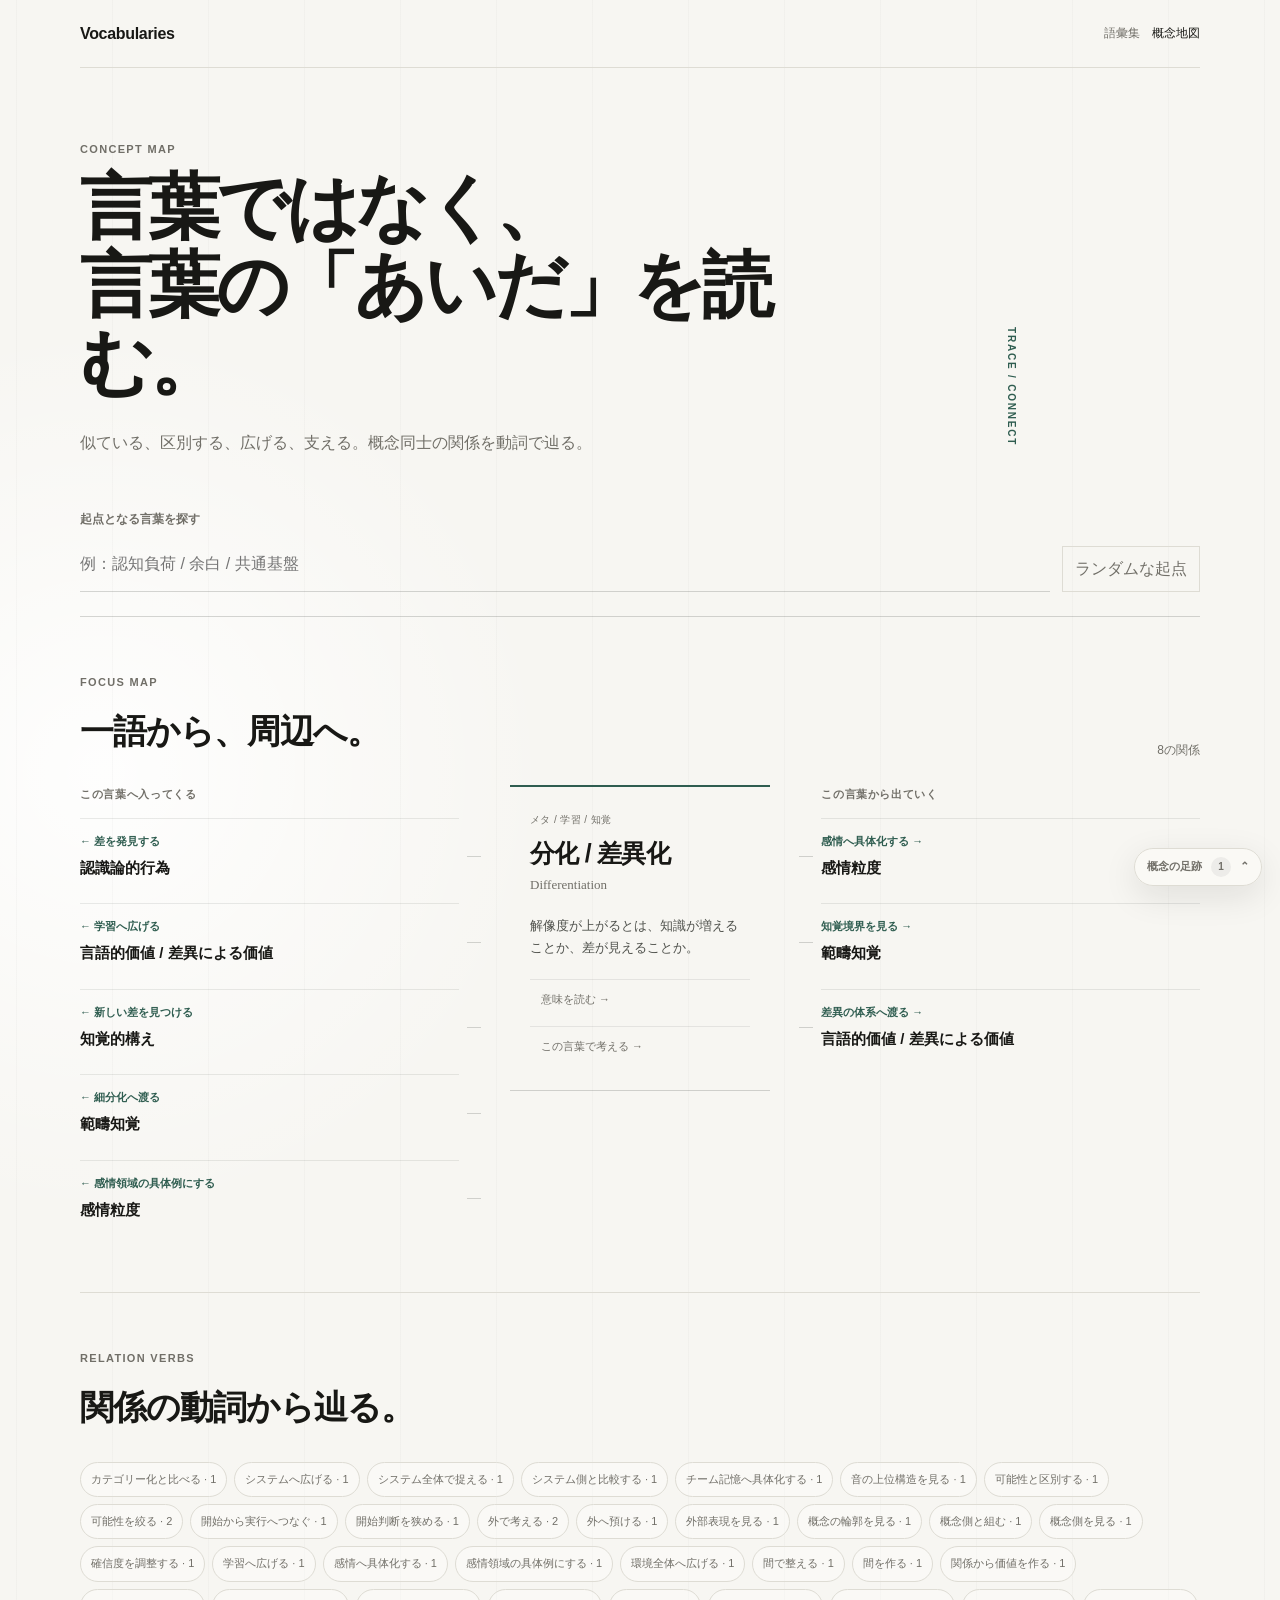
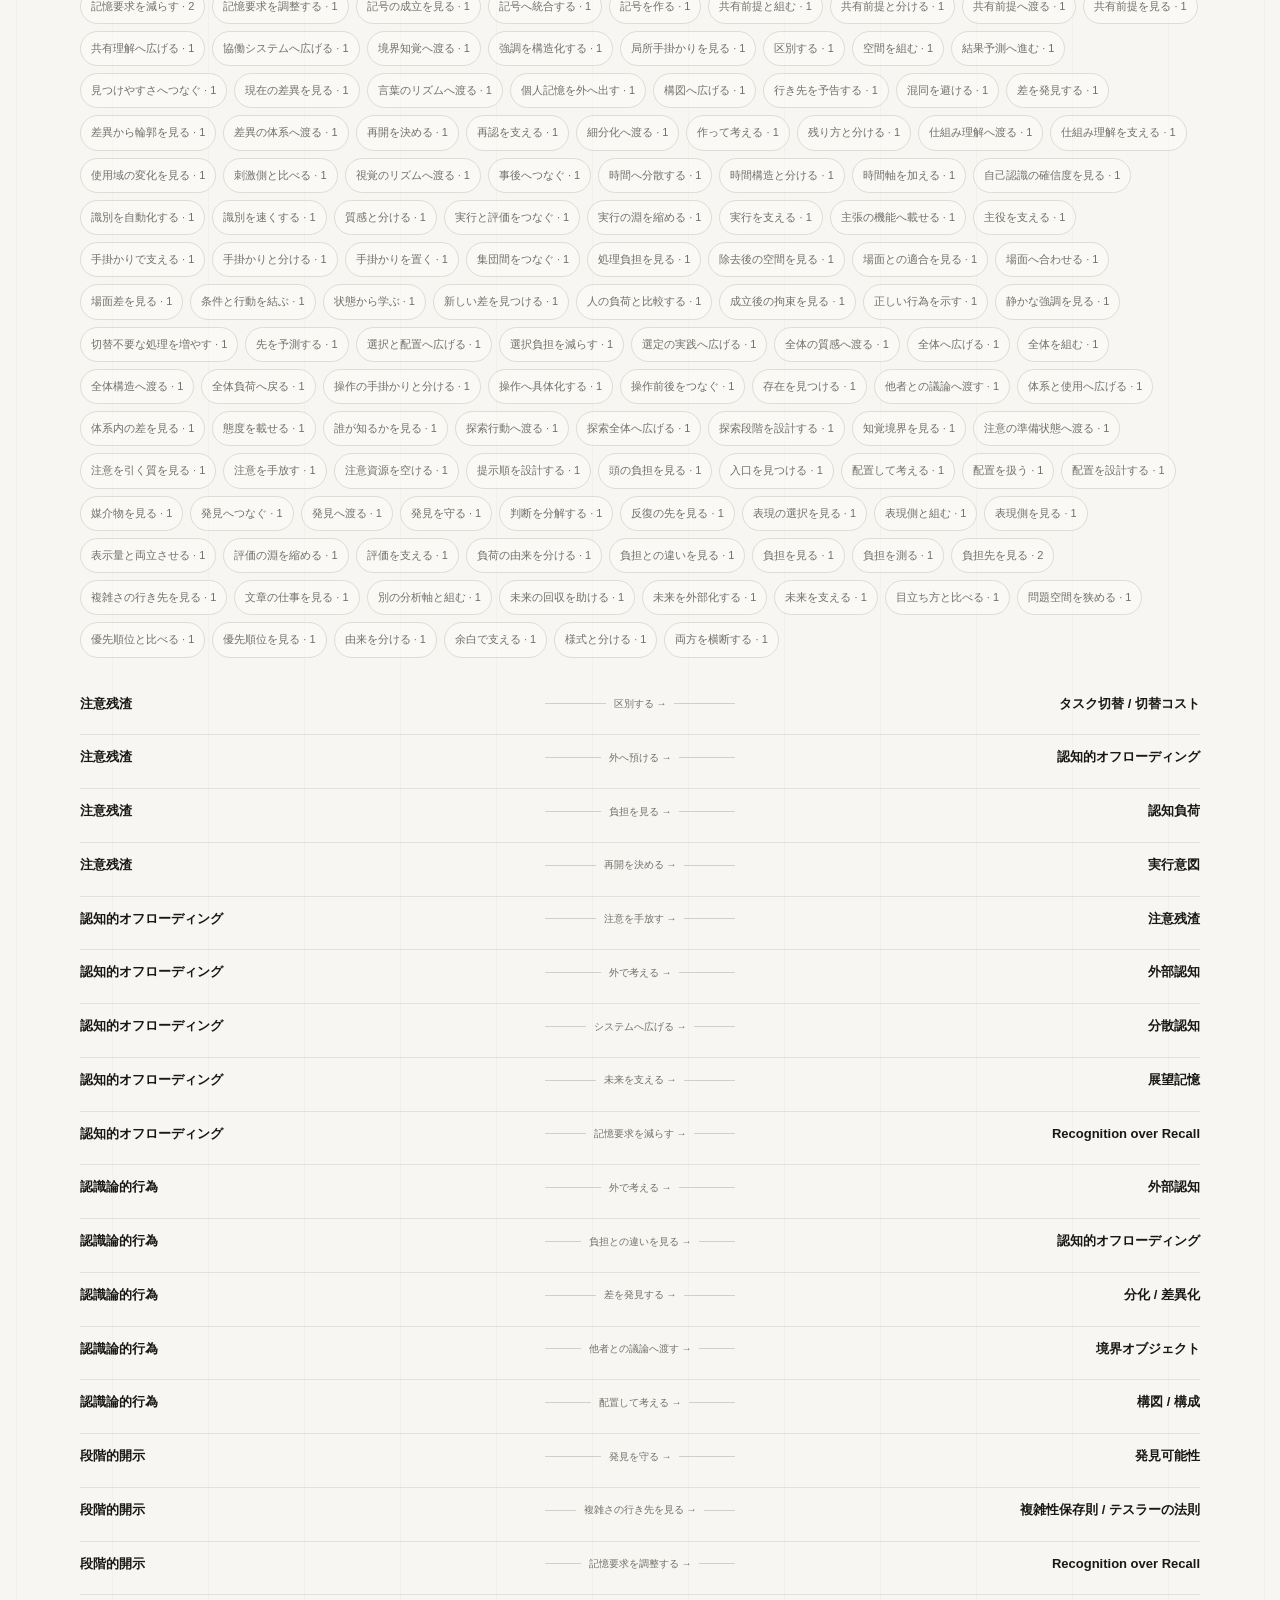
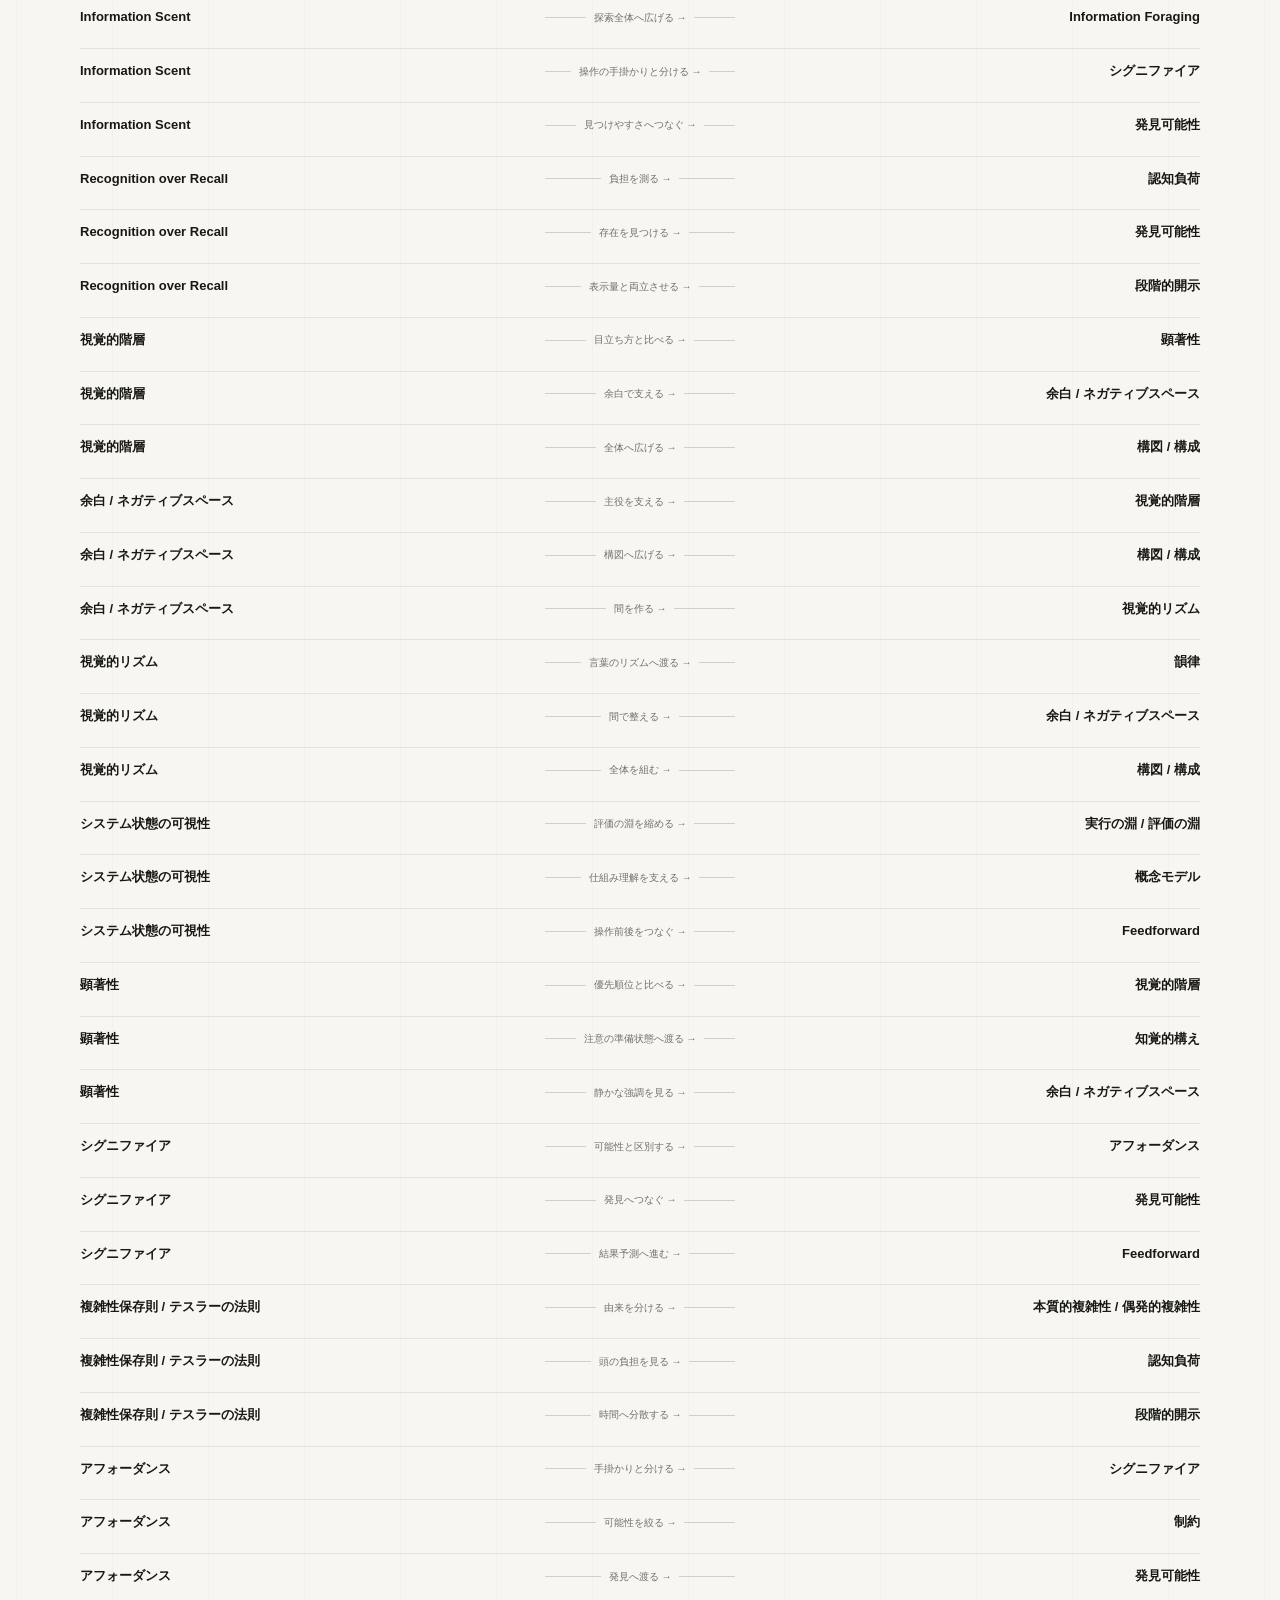
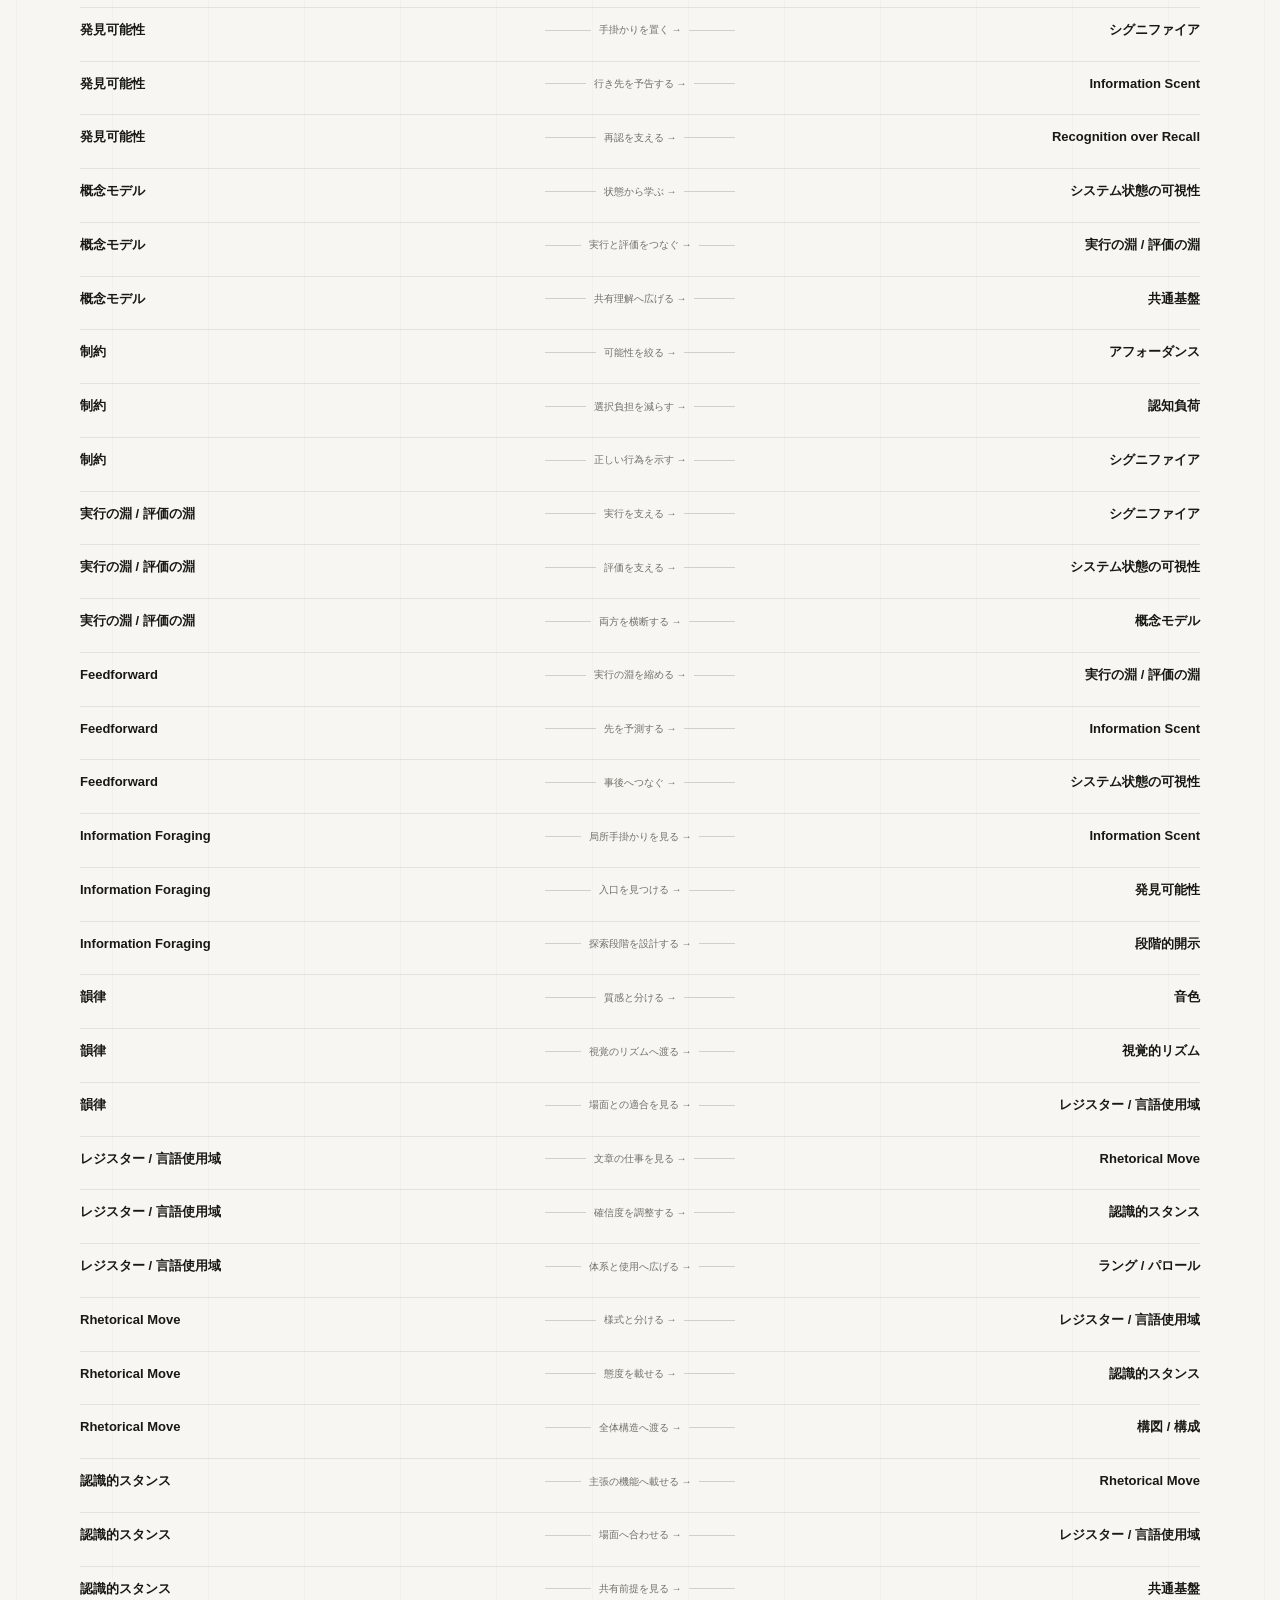
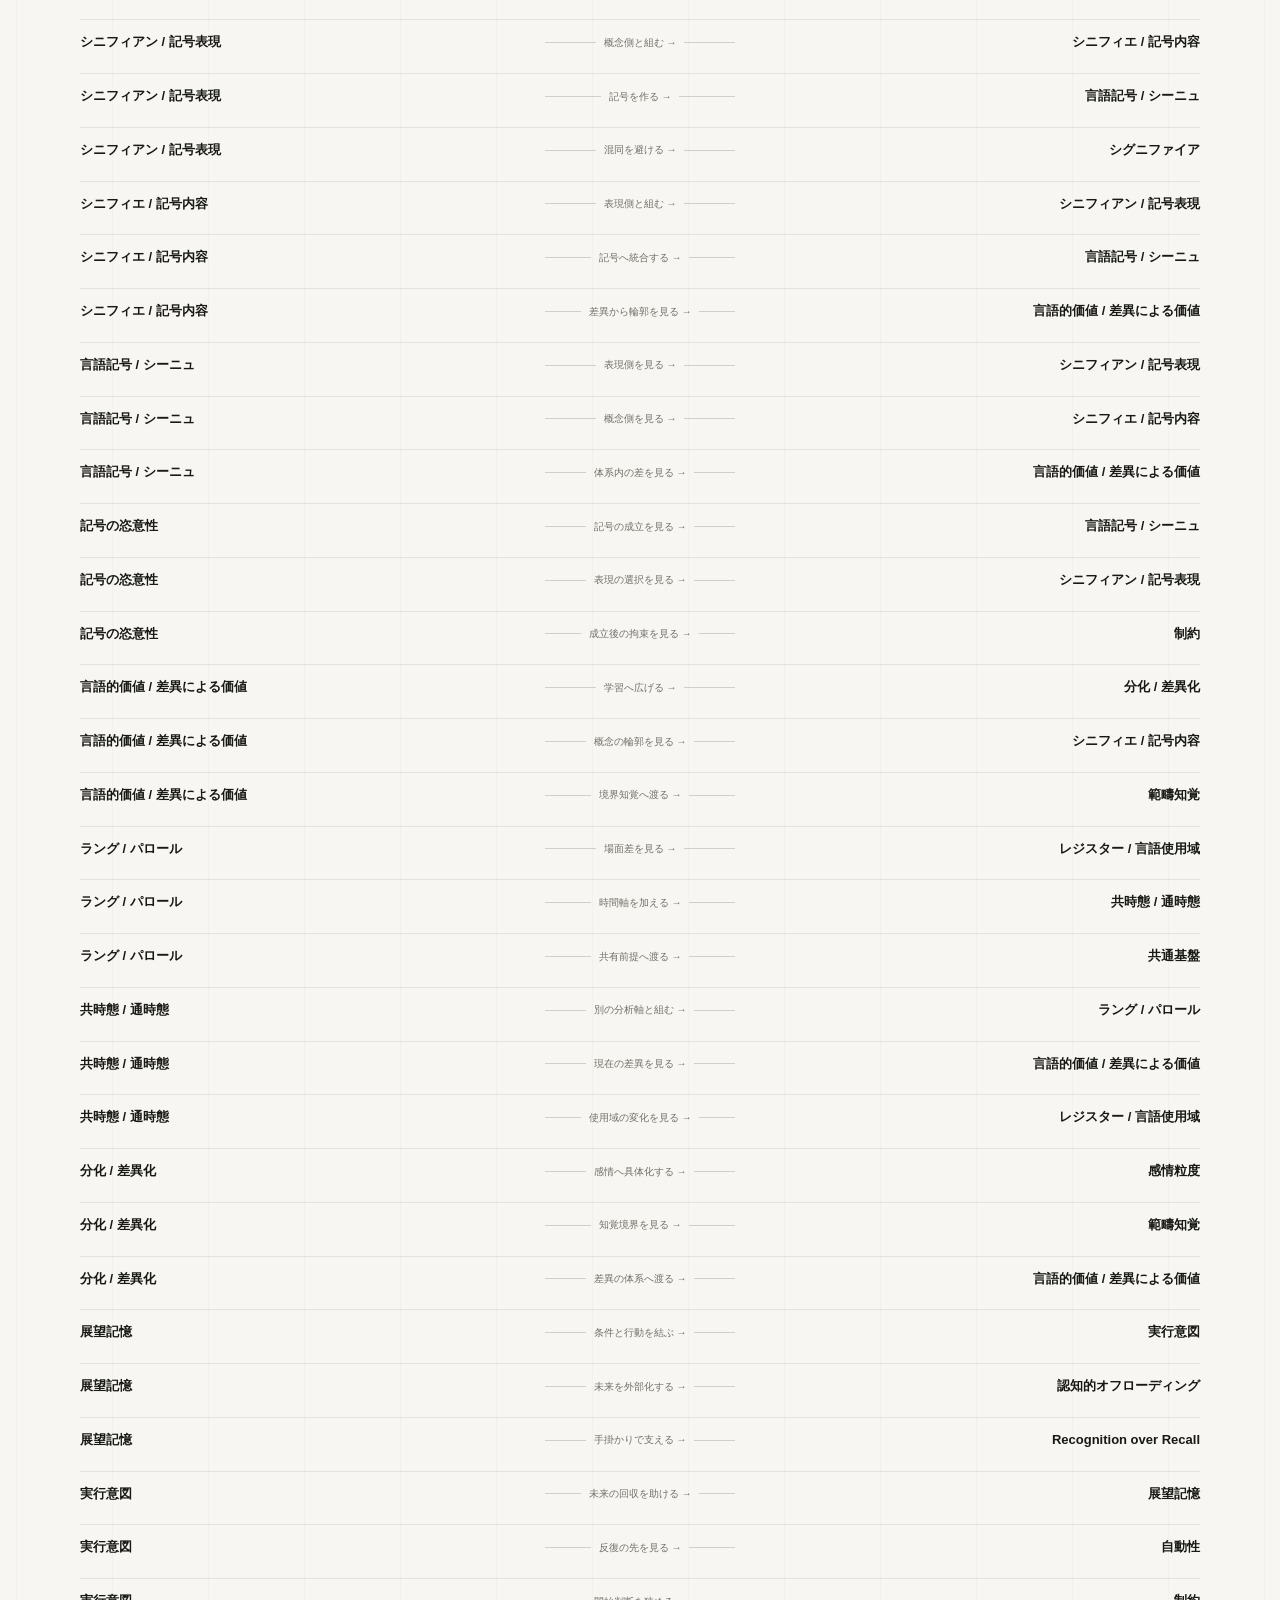
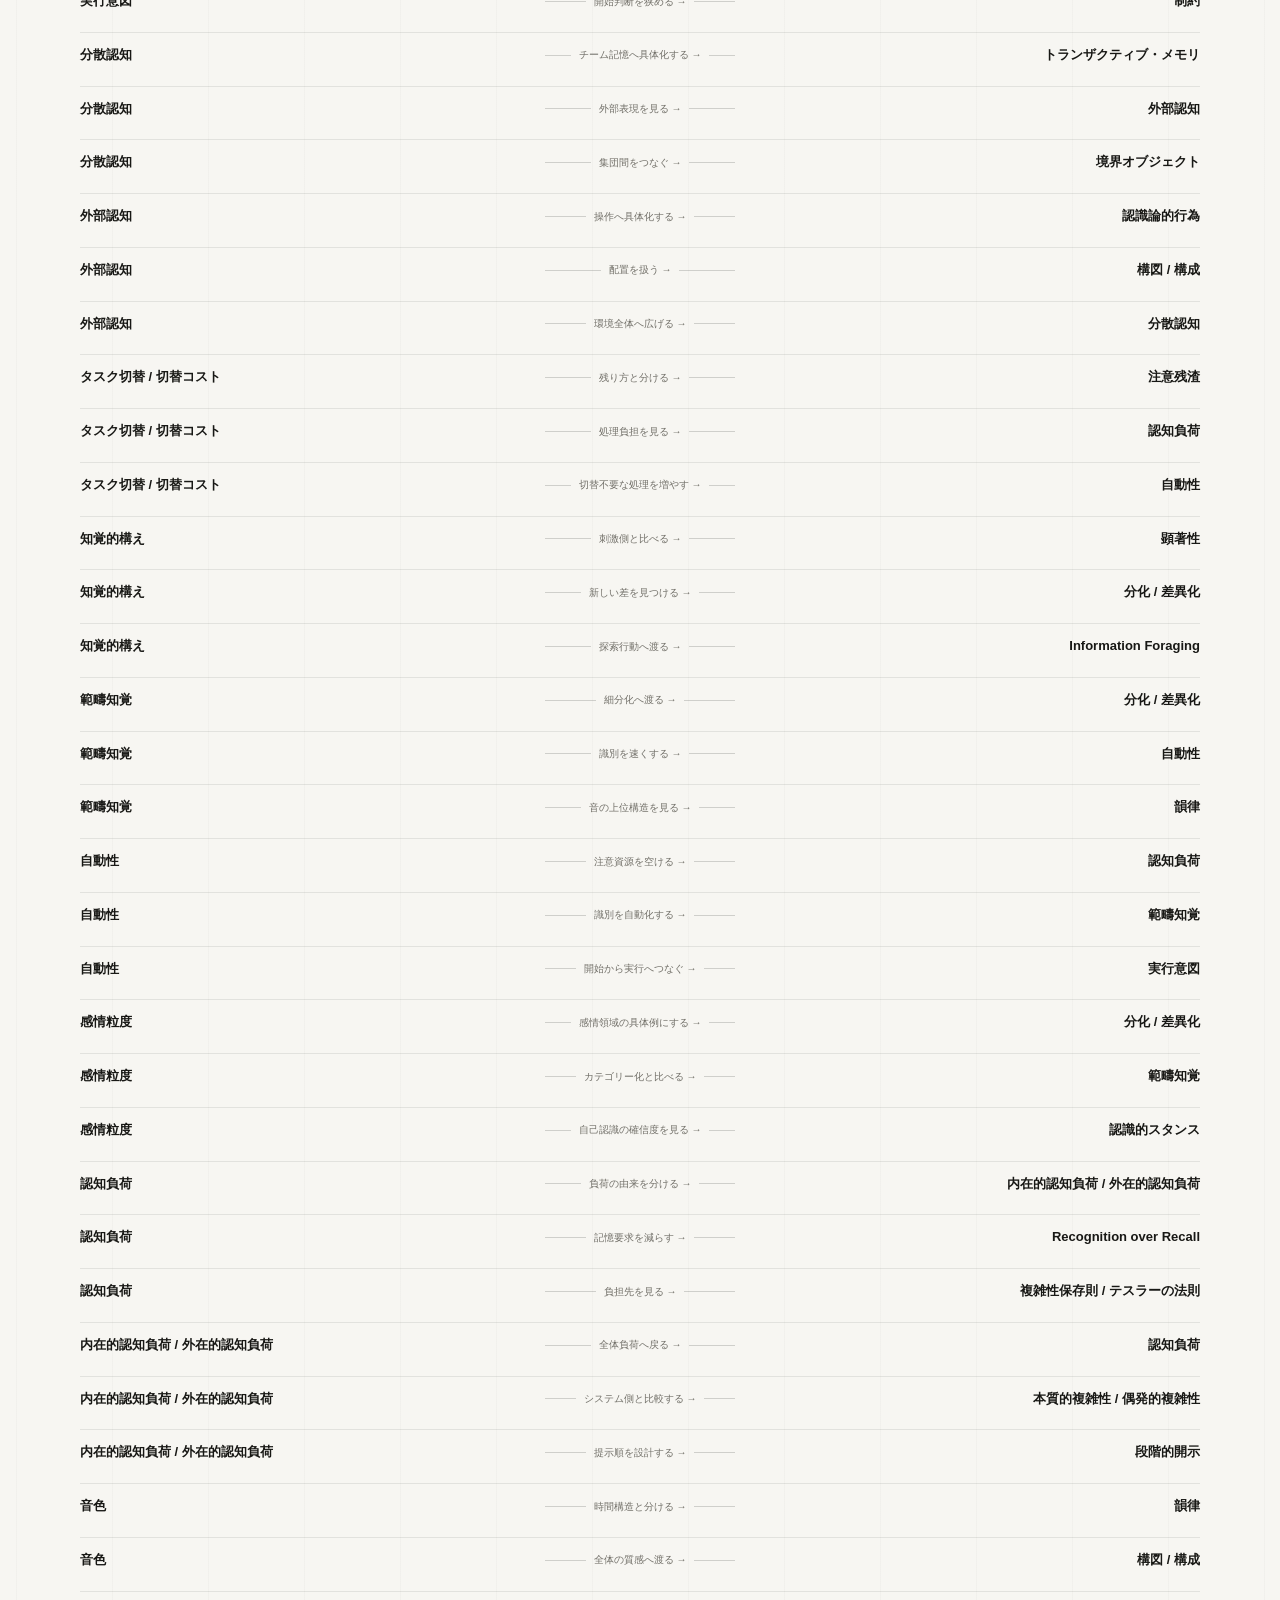
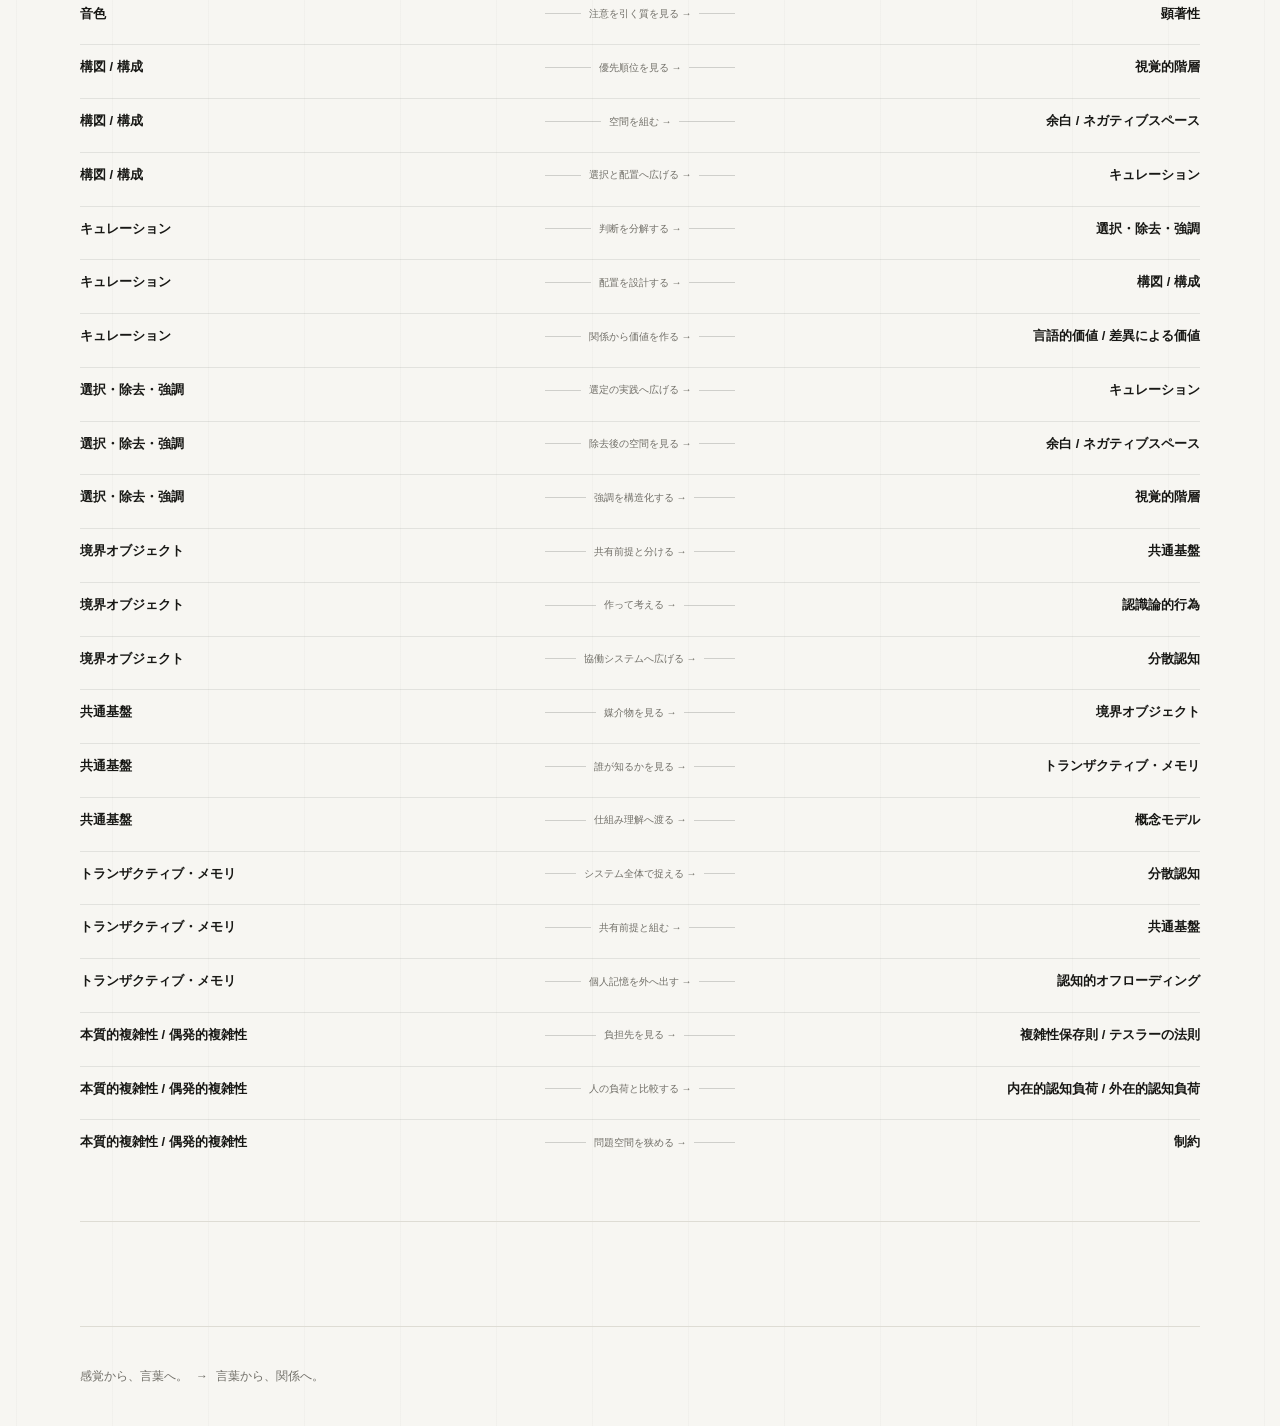
==== concept-map.html @ e2bfa9d6 "Apply perception system to concept map" ====
<!doctype html>
<html lang="ja">
<head>
  <meta charset="utf-8" />
  <meta name="viewport" content="width=device-width, initial-scale=1" />
  <meta name="description" content="Vocabulariesの概念を、分野ではなく関係の動詞から辿る概念地図。" />
  <title>概念地図 — Vocabularies</title>
  <link rel="icon" href="./favicon.svg" type="image/svg+xml" />
  <link rel="stylesheet" href="./concept-map.css?v=20260810-2217" />
  <link rel="stylesheet" href="./trail.css?v=20260810-2231" />
  <link rel="stylesheet" href="./route-annotation.css?v=20260810-2244" />
  <link rel="stylesheet" href="./route-essay-link.css?v=20260810-2254" />
  <link rel="stylesheet" href="./route-compare-selector.css?v=20260810-2321" />
  <link rel="stylesheet" href="./motion-system.css?v=20260831-1341" />
  <link rel="stylesheet" href="./perception-system.css?v=20260831-1452" data-perception-system="true" />
</head>
<body>
  <header class="map-site-header">
    <a class="map-brand" href="./">Vocabularies</a>
    <nav class="map-header-nav" aria-label="ページ移動"><a href="./">語彙集</a><span aria-current="page">概念地図</span></nav>
  </header>

  <main class="map-shell">
    <section class="map-hero"><p class="map-eyebrow">CONCEPT MAP</p><h1>言葉ではなく、<br>言葉の「あいだ」を読む。</h1><p class="map-lead">似ている、区別する、広げる、支える。概念同士の関係を動詞で辿る。</p></section>

    <section class="map-controls" aria-label="概念地図の操作">
      <label class="map-search" for="mapSearch"><span>起点となる言葉を探す</span><input id="mapSearch" type="search" autocomplete="off" placeholder="例：認知負荷 / 余白 / 共通基盤" /></label>
      <button id="randomFocus" class="map-quiet-button" type="button">ランダムな起点</button>
    </section>
    <div id="mapSearchResults" class="map-search-results" hidden></div>

    <section class="focus-map" aria-labelledby="focusTitle">
      <div class="focus-heading"><div><p class="map-eyebrow">FOCUS MAP</p><h2 id="focusTitle">一語から、周辺へ。</h2></div><p id="focusCount" class="focus-count">読み込み中…</p></div>
      <div id="focusMap" class="focus-map-stage" aria-live="polite"><p class="map-loading">概念を読み込み中…</p></div>
    </section>

    <section class="verb-index" aria-labelledby="verbTitle">
      <div class="verb-index-head"><div><p class="map-eyebrow">RELATION VERBS</p><h2 id="verbTitle">関係の動詞から辿る。</h2></div><button id="clearVerb" class="map-text-button" type="button" hidden>すべて見る</button></div>
      <div id="verbFilters" class="verb-filters" aria-label="関係の動詞で絞り込む"></div>
      <div id="routeList" class="route-list"></div>
    </section>
  </main>

  <footer class="map-footer"><a href="./">感覚から、言葉へ。</a><span>→</span><a href="./concept-map.html">言葉から、関係へ。</a></footer>

  <script src="./dataset-manifest.js?v=20260826-1120"></script>
  <script src="./trail.js?v=20260810-2231" defer></script>
  <script src="./route-annotation.js?v=20260810-2254" defer></script>
  <script src="./route-compare-selector.js?v=20260810-2320" defer></script>
  <script src="./concept-map.js?v=20260826-1400" defer></script>
  <script src="./motion-system.js?v=20260831-1452" defer></script>
</body>
</html>
---- concept-map.css ----
:root {
  color-scheme: light;
  --bg: #f7f6f2;
  --paper: #fff;
  --ink: #181815;
  --muted: #716f68;
  --line: #dedcd4;
  --line-soft: rgba(24,24,21,.08);
  --accent: #2f5d50;
  --accent-soft: rgba(47,93,80,.06);
  --measure: 1120px;
}

* { box-sizing: border-box; }
html { scroll-behavior: smooth; }
body {
  margin: 0;
  background: var(--bg);
  color: var(--ink);
  font-family: -apple-system, BlinkMacSystemFont, "Hiragino Sans", "Yu Gothic", "Noto Sans JP", sans-serif;
  line-height: 1.75;
}
a { color: inherit; }
button, input { font: inherit; }

.map-site-header,
.map-footer,
.map-shell {
  width: min(var(--measure), calc(100% - 40px));
  margin: 0 auto;
}

.map-site-header {
  min-height: 68px;
  display: flex;
  align-items: center;
  justify-content: space-between;
  gap: 20px;
  border-bottom: 1px solid var(--line);
}

.map-brand {
  font-weight: 760;
  letter-spacing: -.02em;
  text-decoration: none;
}

.map-header-nav {
  display: flex;
  align-items: center;
  gap: 12px;
  color: var(--muted);
  font-size: 12px;
}

.map-header-nav a { text-decoration: none; }
.map-header-nav span[aria-current="page"] { color: var(--ink); }

.map-shell { padding: 72px 0 104px; }
.map-hero { max-width: 800px; }
.map-eyebrow {
  margin: 0 0 10px;
  color: var(--muted);
  font-size: 11px;
  font-weight: 750;
  letter-spacing: .12em;
}

.map-hero h1 {
  margin: 0;
  font-size: clamp(40px, 7vw, 72px);
  line-height: 1.08;
  letter-spacing: -.055em;
  font-weight: 760;
}

.map-lead {
  max-width: 640px;
  margin: 26px 0 0;
  color: var(--muted);
  font-size: 16px;
}

.map-controls {
  margin-top: 52px;
  display: grid;
  grid-template-columns: minmax(0, 1fr) auto;
  align-items: end;
  gap: 12px;
  padding-bottom: 24px;
  border-bottom: 1px solid var(--line);
}

.map-search { display: grid; gap: 7px; }
.map-search span {
  color: var(--muted);
  font-size: 12px;
  font-weight: 650;
}
.map-search input {
  width: 100%;
  padding: 13px 14px;
  border: 1px solid var(--line);
  border-radius: 10px;
  background: rgba(255,255,255,.55);
  color: var(--ink);
  outline: none;
}
.map-search input:focus {
  border-color: rgba(47,93,80,.42);
  box-shadow: 0 0 0 3px rgba(47,93,80,.07);
}

.map-quiet-button,
.map-text-button {
  border: 0;
  background: transparent;
  color: var(--muted);
  cursor: pointer;
}
.map-quiet-button {
  min-height: 46px;
  padding: 0 12px;
  border: 1px solid var(--line);
  border-radius: 10px;
  background: rgba(255,255,255,.35);
  white-space: nowrap;
}
.map-text-button {
  padding: 7px 0;
  font-size: 12px;
  text-decoration: underline;
  text-underline-offset: 3px;
}

.map-search-results {
  position: relative;
  z-index: 3;
  margin-top: 8px;
  border: 1px solid var(--line);
  border-radius: 10px;
  background: var(--paper);
  overflow: hidden;
}
.map-search-results[hidden] { display: none; }
.map-search-result {
  width: 100%;
  display: flex;
  align-items: center;
  justify-content: space-between;
  gap: 14px;
  padding: 12px 14px;
  border: 0;
  border-top: 1px solid var(--line-soft);
  background: transparent;
  color: var(--ink);
  text-align: left;
  cursor: pointer;
}
.map-search-result:first-child { border-top: 0; }
.map-search-result:hover,
.map-search-result:focus-visible { background: var(--accent-soft); }
.map-search-result small { color: var(--muted); }

.focus-map,
.verb-index { padding: 56px 0; border-bottom: 1px solid var(--line); }
.focus-heading,
.verb-index-head {
  display: flex;
  align-items: flex-end;
  justify-content: space-between;
  gap: 20px;
  margin-bottom: 24px;
}
.focus-heading h2,
.verb-index-head h2 {
  margin: 0;
  font-size: clamp(24px, 3.5vw, 34px);
  letter-spacing: -.03em;
}
.focus-count { margin: 0; color: var(--muted); font-size: 12px; }

.focus-map-stage {
  display: grid;
  grid-template-columns: minmax(0, 1fr) 260px minmax(0, 1fr);
  gap: 16px;
  align-items: start;
}

.focus-side {
  display: grid;
  gap: 9px;
}
.focus-side-title {
  margin: 0 0 4px;
  color: var(--muted);
  font-size: 11px;
  font-weight: 700;
  letter-spacing: .06em;
}
.focus-edge {
  display: grid;
  gap: 4px;
  padding: 13px 14px;
  border: 1px solid var(--line);
  border-radius: 11px;
  background: rgba(255,255,255,.42);
  text-decoration: none;
  transition: transform .14s ease, border-color .14s ease, background .14s ease;
}
.focus-edge:hover,
.focus-edge:focus-visible {
  transform: translateY(-1px);
  border-color: rgba(47,93,80,.3);
  background: rgba(255,255,255,.7);
}
.focus-edge-verb { color: var(--accent); font-size: 11px; font-weight: 700; }
.focus-edge-name { font-size: 15px; font-weight: 680; }
.focus-edge-note { color: var(--muted); font-size: 11px; line-height: 1.55; }

.focus-center {
  position: sticky;
  top: 20px;
  padding: 24px 20px;
  border: 1px solid rgba(47,93,80,.28);
  border-radius: 18px;
  background: var(--paper);
  box-shadow: 0 10px 34px rgba(20,20,18,.05);
}
.focus-center-fields {
  margin: 0 0 8px;
  color: var(--muted);
  font-size: 10px;
  letter-spacing: .04em;
}
.focus-center h3 {
  margin: 0;
  font-size: 25px;
  line-height: 1.28;
  letter-spacing: -.03em;
}
.focus-center-en {
  margin: 5px 0 0;
  color: var(--muted);
  font-family: ui-serif, Georgia, serif;
  font-size: 13px;
}
.focus-center-copy {
  margin: 18px 0 0;
  color: #4f514c;
  font-size: 13px;
  line-height: 1.7;
}
.focus-center-actions {
  display: grid;
  gap: 7px;
  margin-top: 20px;
}
.focus-center-actions a {
  padding: 10px 11px;
  border-top: 1px solid var(--line-soft);
  color: var(--muted);
  font-size: 11px;
  text-decoration: none;
}
.focus-center-actions a:hover { color: var(--accent); }

.verb-filters {
  display: flex;
  flex-wrap: wrap;
  gap: 7px;
  margin-bottom: 24px;
}
.verb-chip {
  padding: 7px 10px;
  border: 1px solid var(--line);
  border-radius: 999px;
  background: rgba(255,255,255,.3);
  color: var(--muted);
  cursor: pointer;
  font-size: 11px;
}
.verb-chip.is-active {
  border-color: rgba(47,93,80,.34);
  background: var(--accent-soft);
  color: var(--accent);
}

.route-list { display: grid; gap: 8px; }
.route-row {
  display: grid;
  grid-template-columns: minmax(0, 1fr) 150px minmax(0, 1fr);
  align-items: center;
  gap: 12px;
  padding: 11px 0;
  border-top: 1px solid var(--line-soft);
}
.route-row:first-child { border-top: 0; }
.route-term {
  border: 0;
  background: transparent;
  color: var(--ink);
  padding: 0;
  text-align: left;
  cursor: pointer;
  font-size: 13px;
  font-weight: 650;
}
.route-term:last-child { text-align: right; }
.route-term:hover { color: var(--accent); }
.route-verb {
  color: var(--muted);
  font-size: 10px;
  text-align: center;
}

.map-loading,
.map-empty { margin: 0; color: var(--muted); font-size: 13px; }

.map-footer {
  min-height: 100px;
  display: flex;
  align-items: center;
  gap: 8px;
  border-top: 1px solid var(--line);
  color: var(--muted);
  font-size: 12px;
}
.map-footer a { text-decoration: none; }
.map-footer a:hover { color: var(--ink); }

@media (max-width: 820px) {
  .focus-map-stage { grid-template-columns: 1fr; }
  .focus-center { order: -1; position: static; }
  .focus-side[data-direction="incoming"] { order: 2; }
  .focus-side[data-direction="outgoing"] { order: 3; }
}

@media (max-width: 640px) {
  .map-site-header,
  .map-footer,
  .map-shell { width: min(100% - 28px, var(--measure)); }
  .map-site-header { min-height: 58px; }
  .map-shell { padding: 48px 0 72px; }
  .map-controls { grid-template-columns: 1fr; }
  .map-quiet-button { justify-self: start; }
  .focus-map,
  .verb-index { padding: 42px 0; }
  .focus-heading,
  .verb-index-head { align-items: flex-start; }
  .route-row { grid-template-columns: 1fr; gap: 2px; padding: 13px 0; }
  .route-term:last-child { text-align: left; }
  .route-verb { text-align: left; }
}
---- trail.css ----
.concept-trail {
  position: fixed;
  z-index: 90;
  right: 18px;
  bottom: 14px;
  width: min(720px, calc(100vw - 36px));
  color: var(--ink, #1e211f);
  font-family: -apple-system, BlinkMacSystemFont, "Hiragino Sans", "Yu Gothic", "Noto Sans JP", sans-serif;
  pointer-events: none;
}

.concept-trail-toggle,
.concept-trail-panel {
  pointer-events: auto;
  border: 1px solid var(--line, rgba(30,33,31,.14));
  background: rgba(250,249,245,.96);
  box-shadow: 0 10px 34px rgba(20,20,18,.10);
  backdrop-filter: blur(14px);
  -webkit-backdrop-filter: blur(14px);
}

.concept-trail-toggle {
  min-height: 38px;
  display: flex;
  align-items: center;
  gap: 9px;
  margin-left: auto;
  padding: 0 12px;
  border-radius: 999px;
  color: var(--muted, #6f746f);
  cursor: pointer;
  font: inherit;
  font-size: 11px;
  font-weight: 680;
}

.concept-trail-count {
  min-width: 20px;
  height: 20px;
  display: inline-grid;
  place-items: center;
  padding: 0 5px;
  border-radius: 999px;
  background: var(--soft, rgba(30,33,31,.06));
  font-size: 10px;
}

.concept-trail-chevron {
  font-size: 11px;
  transition: transform .16s ease;
}

.concept-trail.is-open .concept-trail-chevron {
  transform: rotate(180deg);
}

.concept-trail-panel {
  margin-top: 7px;
  padding: 15px 16px 14px;
  border-radius: 15px;
  max-height: min(72vh, 640px);
  overflow-y: auto;
}

.concept-trail-panel[hidden] {
  display: none;
}

.concept-trail-head {
  display: flex;
  align-items: flex-start;
  justify-content: space-between;
  gap: 20px;
  margin-bottom: 12px;
}

.concept-trail-head > div:first-child {
  display: grid;
  gap: 2px;
}

.concept-trail-head strong,
.concept-routes-head strong {
  font-size: 12px;
}

.concept-trail-head span,
.concept-trail-empty,
.concept-routes-empty,
.concept-routes-head span {
  color: var(--muted, #6f746f);
  font-size: 10px;
}

.concept-trail-head-actions {
  display: flex;
  align-items: center;
  gap: 10px;
}

.concept-route-start,
.concept-trail-clear,
.concept-route-card-head button {
  padding: 0;
  border: 0;
  background: transparent;
  color: var(--muted, #6f746f);
  cursor: pointer;
  font: inherit;
  font-size: 10px;
  text-decoration: underline;
  text-underline-offset: 3px;
}

.concept-route-start {
  color: var(--accent, #2f5d50);
  font-weight: 680;
}

.concept-route-start:disabled {
  opacity: .4;
  cursor: default;
}

.concept-trail-list {
  overflow-x: auto;
  overscroll-behavior-x: contain;
  scrollbar-width: thin;
  white-space: nowrap;
  padding: 8px 0 4px;
}

.concept-trail-step {
  display: inline-flex;
  align-items: center;
  gap: 7px;
}

.concept-trail-step a,
.concept-trail-route-choice {
  display: inline-flex;
  align-items: center;
  min-height: 32px;
  padding: 0 10px;
  border: 1px solid var(--line, rgba(30,33,31,.12));
  border-radius: 999px;
  background: rgba(255,255,255,.48);
  color: inherit;
  font: inherit;
  font-size: 11px;
  font-weight: 650;
  text-decoration: none;
  transition: border-color .14s ease, color .14s ease, background .14s ease;
}

.concept-trail-step a:hover,
.concept-trail-step a:focus-visible,
.concept-trail-route-choice:hover,
.concept-trail-route-choice:focus-visible {
  border-color: rgba(47,93,80,.34);
  background: rgba(255,255,255,.75);
  color: var(--accent, #2f5d50);
}

.concept-trail-route-choice {
  cursor: pointer;
  gap: 7px;
}

.concept-trail-route-choice.is-selected {
  border-color: rgba(47,93,80,.42);
  background: rgba(47,93,80,.09);
  color: var(--accent, #2f5d50);
}

.concept-route-check {
  width: 15px;
  height: 15px;
  display: inline-grid;
  place-items: center;
  border: 1px solid rgba(30,33,31,.20);
  border-radius: 50%;
  font-size: 9px;
}

.concept-trail-route-choice.is-selected .concept-route-check {
  border-color: currentColor;
}

.concept-trail-arrow {
  color: var(--muted, #6f746f);
  font-size: 10px;
}

.concept-trail-empty,
.concept-routes-empty {
  margin: 4px 0 2px;
  white-space: normal;
  line-height: 1.6;
}

.concept-route-builder {
  margin: 4px 0 10px;
  padding: 12px;
  border: 1px solid rgba(47,93,80,.16);
  border-radius: 12px;
  background: rgba(47,93,80,.045);
}

.concept-route-builder[hidden] {
  display: none;
}

.concept-route-builder-copy {
  display: grid;
  gap: 2px;
  margin-bottom: 9px;
}

.concept-route-builder-copy strong {
  font-size: 11px;
}

.concept-route-builder-copy span {
  color: var(--muted, #6f746f);
  font-size: 10px;
}

.concept-route-form {
  display: grid;
  grid-template-columns: minmax(180px, 1fr) auto auto auto;
  align-items: center;
  gap: 8px;
}

.concept-route-name {
  min-height: 34px;
  padding: 0 10px;
  border: 1px solid var(--line, rgba(30,33,31,.14));
  border-radius: 9px;
  background: rgba(255,255,255,.78);
  color: inherit;
  font: inherit;
  font-size: 11px;
}

.concept-route-name:focus {
  outline: 2px solid rgba(47,93,80,.12);
  border-color: rgba(47,93,80,.38);
}

.concept-route-name[aria-invalid="true"] {
  border-color: rgba(159,29,45,.52);
}

.concept-route-selected-count {
  color: var(--muted, #6f746f);
  font-size: 10px;
  white-space: nowrap;
}

.concept-route-form button {
  min-height: 32px;
  padding: 0 10px;
  border: 1px solid var(--line, rgba(30,33,31,.14));
  border-radius: 9px;
  background: rgba(255,255,255,.62);
  color: inherit;
  cursor: pointer;
  font: inherit;
  font-size: 10px;
  font-weight: 650;
}

.concept-route-form button[data-save-route] {
  border-color: rgba(47,93,80,.30);
  color: var(--accent, #2f5d50);
}

.concept-route-form button:disabled {
  opacity: .42;
  cursor: default;
}

.concept-routes {
  margin-top: 14px;
  padding-top: 12px;
  border-top: 1px solid var(--line, rgba(30,33,31,.10));
}

.concept-routes-head {
  display: flex;
  align-items: baseline;
  justify-content: space-between;
  gap: 12px;
  margin-bottom: 8px;
}

.concept-routes-list {
  display: grid;
  gap: 7px;
}

.concept-route-card {
  padding: 10px 11px;
  border: 1px solid var(--line, rgba(30,33,31,.10));
  border-radius: 11px;
  background: rgba(255,255,255,.35);
}

.concept-route-card-head {
  display: flex;
  align-items: center;
  justify-content: space-between;
  gap: 12px;
  margin-bottom: 7px;
}

.concept-route-card-head strong {
  font-size: 11px;
}

.concept-route-card-head button {
  opacity: .72;
}

.concept-route-path {
  overflow-x: auto;
  white-space: nowrap;
  scrollbar-width: thin;
  padding-bottom: 2px;
}

.concept-route-path span {
  display: inline-flex;
  align-items: center;
  gap: 5px;
}

.concept-route-path i {
  color: var(--muted, #6f746f);
  font-size: 9px;
  font-style: normal;
}

.concept-route-path a {
  color: var(--muted, #6f746f);
  font-size: 10px;
  font-weight: 620;
  text-decoration: none;
}

.concept-route-path a:hover,
.concept-route-path a:focus-visible {
  color: var(--accent, #2f5d50);
  text-decoration: underline;
  text-underline-offset: 3px;
}

@media (max-width: 640px) {
  .concept-trail {
    right: 10px;
    bottom: 10px;
    width: calc(100vw - 20px);
  }

  .concept-trail-toggle {
    min-height: 36px;
  }

  .concept-trail-panel {
    max-height: min(58vh, 430px);
    padding: 13px 14px 12px;
  }

  .concept-trail-head {
    gap: 10px;
  }

  .concept-trail-head > div:first-child > span {
    display: none;
  }

  .concept-trail-head-actions {
    gap: 8px;
  }

  .concept-route-form {
    grid-template-columns: 1fr auto;
  }

  .concept-route-name {
    grid-column: 1 / -1;
  }

  .concept-route-selected-count {
    justify-self: start;
  }

  .concept-route-form button {
    min-width: 58px;
  }
}
---- route-annotation.css ----
.route-annotation-head-actions {
  display: flex;
  align-items: center;
  gap: 9px;
}

.route-annotation-head-actions button {
  padding: 0;
  border: 0;
  background: transparent;
  color: var(--muted, #6f746f);
  cursor: pointer;
  font: inherit;
  font-size: 10px;
  text-decoration: underline;
  text-underline-offset: 3px;
}

.route-annotation-head-actions [data-edit-annotations] {
  color: var(--accent, #2f5d50);
  font-weight: 680;
}

.route-annotation-section {
  margin-top: 9px;
  padding-top: 9px;
  border-top: 1px solid var(--line, rgba(30,33,31,.08));
}

.route-annotation-empty {
  margin: 0;
  color: var(--muted, #6f746f);
  font-size: 9.5px;
  line-height: 1.6;
}

.route-annotation-read {
  display: grid;
  gap: 6px;
}

.route-annotation-read-row {
  display: grid;
  grid-template-columns: minmax(90px, 140px) minmax(0, 1fr);
  gap: 9px;
  align-items: start;
}

.route-annotation-term {
  color: var(--accent, #2f5d50);
  font-size: 9.5px;
  font-weight: 680;
  line-height: 1.55;
}

.route-annotation-read-row p {
  margin: 0;
  color: #4f514c;
  font-size: 10px;
  line-height: 1.65;
}

.route-annotation-editor {
  display: grid;
  gap: 10px;
}

.route-annotation-editor-head {
  display: flex;
  align-items: flex-start;
  justify-content: space-between;
  gap: 16px;
}

.route-annotation-editor-head > div {
  display: grid;
  gap: 2px;
}

.route-annotation-editor-head strong {
  font-size: 10.5px;
}

.route-annotation-editor-head span {
  color: var(--muted, #6f746f);
  font-size: 9px;
}

.route-annotation-fields {
  display: grid;
  gap: 7px;
}

.route-annotation-field {
  display: grid;
  grid-template-columns: minmax(100px, 150px) minmax(0, 1fr);
  gap: 9px;
  align-items: start;
}

.route-annotation-field > span {
  display: flex;
  align-items: center;
  gap: 6px;
  padding-top: 7px;
  color: var(--muted, #6f746f);
  font-size: 9.5px;
  line-height: 1.5;
}

.route-annotation-field b {
  width: 17px;
  height: 17px;
  display: inline-grid;
  place-items: center;
  flex: 0 0 auto;
  border-radius: 50%;
  background: rgba(47,93,80,.08);
  color: var(--accent, #2f5d50);
  font-size: 8px;
}

.route-annotation-field textarea {
  width: 100%;
  min-height: 54px;
  resize: vertical;
  padding: 8px 9px;
  border: 1px solid var(--line, rgba(30,33,31,.14));
  border-radius: 8px;
  background: rgba(255,255,255,.72);
  color: inherit;
  font: inherit;
  font-size: 10px;
  line-height: 1.55;
}

.route-annotation-field textarea:focus {
  outline: 2px solid rgba(47,93,80,.10);
  border-color: rgba(47,93,80,.34);
}

.route-annotation-actions {
  display: flex;
  justify-content: flex-end;
  gap: 7px;
}

.route-annotation-actions button {
  min-height: 30px;
  padding: 0 10px;
  border: 1px solid var(--line, rgba(30,33,31,.14));
  border-radius: 8px;
  background: rgba(255,255,255,.58);
  color: var(--muted, #6f746f);
  cursor: pointer;
  font: inherit;
  font-size: 9.5px;
  font-weight: 650;
}

.route-annotation-actions [data-save-annotations] {
  border-color: rgba(47,93,80,.28);
  color: var(--accent, #2f5d50);
}

.concept-route-card.is-annotating {
  border-color: rgba(47,93,80,.22);
  background: rgba(47,93,80,.025);
}

@media (max-width: 640px) {
  .route-annotation-read-row,
  .route-annotation-field {
    grid-template-columns: 1fr;
    gap: 3px;
  }

  .route-annotation-field > span {
    padding-top: 0;
  }

  .route-annotation-editor-head > span {
    display: none;
  }

  .route-annotation-field textarea {
    min-height: 62px;
  }
}
---- route-essay-link.css ----
.route-annotation-head-actions .route-essay-open {
  color: var(--accent, #2f5d50);
  font-size: 10px;
  font-weight: 700;
  text-decoration: none;
}

.route-annotation-head-actions .route-essay-open:hover,
.route-annotation-head-actions .route-essay-open:focus-visible {
  text-decoration: underline;
  text-underline-offset: 3px;
}
---- route-compare-selector.css ----
.concept-route-card.is-compare-selected {
  border-color: rgba(47,93,80,.38);
  background: rgba(47,93,80,.055);
}

.route-annotation-head-actions [data-compare-route] {
  color: var(--muted, #6f746f);
}

.route-annotation-head-actions [data-compare-route][aria-pressed="true"] {
  color: var(--accent, #2f5d50);
  font-weight: 700;
  text-decoration: none;
}

.route-compare-bar {
  position: fixed;
  z-index: 120;
  left: 50%;
  bottom: 18px;
  width: min(520px, calc(100vw - 32px));
  min-height: 58px;
  display: flex;
  align-items: center;
  justify-content: space-between;
  gap: 18px;
  padding: 10px 12px 10px 15px;
  transform: translateX(-50%);
  border: 1px solid rgba(30,33,31,.14);
  border-radius: 14px;
  background: rgba(250,249,245,.97);
  box-shadow: 0 14px 42px rgba(20,20,18,.14);
  backdrop-filter: blur(14px);
  -webkit-backdrop-filter: blur(14px);
  color: var(--ink, #1e211f);
  font-family: -apple-system, BlinkMacSystemFont, "Hiragino Sans", "Yu Gothic", "Noto Sans JP", sans-serif;
}
.route-compare-bar[hidden] { display: none; }
.route-compare-bar-copy { display: grid; gap: 1px; }
.route-compare-bar-copy strong { font-size: 11px; }
.route-compare-bar-copy span { color: var(--muted, #6f746f); font-size: 9.5px; }
.route-compare-bar-actions { display: flex; align-items: center; gap: 7px; }
.route-compare-bar-actions button,
.route-compare-go {
  min-height: 34px;
  display: inline-flex;
  align-items: center;
  justify-content: center;
  padding: 0 10px;
  border: 1px solid rgba(30,33,31,.12);
  border-radius: 9px;
  background: rgba(255,255,255,.58);
  color: var(--muted, #6f746f);
  font: inherit;
  font-size: 10px;
  font-weight: 650;
  text-decoration: none;
  cursor: pointer;
}
.route-compare-go:not([aria-disabled="true"]) {
  border-color: rgba(47,93,80,.28);
  color: var(--accent, #2f5d50);
}
.route-compare-go[aria-disabled="true"] { opacity: .42; cursor: default; }

@media (max-width: 640px) {
  .route-compare-bar { bottom: 56px; width: calc(100vw - 20px); gap: 8px; }
  .route-compare-bar-copy span { max-width: 140px; line-height: 1.35; }
  .route-compare-bar-actions button { display: none; }
}
---- motion-system.css ----
:root {
  --vocab-motion-press: 110ms;
  --vocab-motion-fast: 140ms;
  --vocab-motion-medium: 190ms;
  --vocab-motion-slow: 240ms;
  --vocab-motion-ease: cubic-bezier(0.22, 1, 0.36, 1);
}

/*
  Vocabularies motion vocabulary
  Press   = input was received
  Advance = there is somewhere to go
  Replace = content changed in place
  Update  = filtering/search state changed
*/

.quiet-button,
.text-button,
.chip,
.field-button,
.random-study-button,
.random-study-prev,
.random-study-next,
.random-study-read,
.random-study-mobile-next,
.reader-copy-button,
.reader-chatgpt-link,
.reader-close,
.search-candidate,
.relation-link,
.discovery-surprise,
.discovery-path button,
.map-quiet-button,
.map-text-button,
.map-search-result,
.focus-edge,
.verb-filter,
.route-card {
  -webkit-tap-highlight-color: transparent;
}

.quiet-button,
.random-study-button,
.random-study-prev,
.random-study-next,
.random-study-read,
.random-study-mobile-next,
.reader-copy-button,
.reader-chatgpt-link,
.map-quiet-button {
  transition:
    transform var(--vocab-motion-fast) var(--vocab-motion-ease),
    background-color var(--vocab-motion-fast) ease,
    border-color var(--vocab-motion-fast) ease,
    color var(--vocab-motion-fast) ease,
    box-shadow var(--vocab-motion-fast) ease;
}

.text-button,
.map-text-button {
  transition:
    transform var(--vocab-motion-fast) var(--vocab-motion-ease),
    color var(--vocab-motion-fast) ease,
    text-underline-offset var(--vocab-motion-fast) var(--vocab-motion-ease);
}

.quiet-button:active,
.random-study-button:active,
.random-study-prev:not(:disabled):active,
.random-study-next:active,
.random-study-read:active,
.random-study-mobile-next:active,
.reader-copy-button:active,
.reader-chatgpt-link:active,
.map-quiet-button:active {
  transform: translateY(1px) scale(0.99);
}

.text-button:active,
.map-text-button:active,
.chip:active,
.field-button:active {
  transform: translateY(1px);
}

.feeling-disclosure > summary {
  border-radius: 10px;
  transition:
    color var(--vocab-motion-fast) ease,
    background-color var(--vocab-motion-fast) ease,
    transform var(--vocab-motion-press) var(--vocab-motion-ease);
}

.feeling-disclosure > summary:active {
  transform: translateY(1px);
}

.feeling-summary-mark {
  transform-origin: 50% 50%;
  transition: transform var(--vocab-motion-medium) var(--vocab-motion-ease);
}

.chip,
.field-button {
  transition:
    transform var(--vocab-motion-fast) var(--vocab-motion-ease),
    background-color var(--vocab-motion-fast) ease,
    border-color var(--vocab-motion-fast) ease,
    color var(--vocab-motion-fast) ease,
    box-shadow var(--vocab-motion-fast) ease;
}

.chip.is-active,
.field-button.is-active {
  animation: vocab-motion-select var(--vocab-motion-medium) var(--vocab-motion-ease);
}

@keyframes vocab-motion-select {
  0% { transform: scale(0.985); }
  100% { transform: scale(1); }
}

.vocab-card {
  transition:
    border-color var(--vocab-motion-fast) ease,
    background-color var(--vocab-motion-fast) ease,
    transform var(--vocab-motion-fast) var(--vocab-motion-ease),
    box-shadow var(--vocab-motion-fast) ease;
}

.vocab-card:focus-visible .read-mark {
  color: var(--accent);
  transform: translateX(3px);
}

.vocab-card:active {
  transform: translateY(1px) scale(0.997);
}

.read-mark,
.relation-arrow,
.discovery-arrow {
  transition:
    transform var(--vocab-motion-fast) var(--vocab-motion-ease),
    color var(--vocab-motion-fast) ease;
}

.discovery-arrow {
  transform: translateY(-50%);
}

.search-candidate,
.relation-link,
.discovery-surprise,
.discovery-path button,
.map-search-result {
  transition:
    background-color var(--vocab-motion-fast) ease,
    transform var(--vocab-motion-fast) var(--vocab-motion-ease);
}

.search-candidate:active,
.relation-link:active,
.discovery-surprise:active,
.discovery-path button:active,
.map-search-result:active {
  transform: translateY(1px);
}

/* Replace: random study content changes in place. */
.random-study-card {
  transform: translate3d(0, 0, 0);
  transition:
    opacity var(--vocab-motion-fast) ease,
    transform var(--vocab-motion-fast) var(--vocab-motion-ease);
}

.random-study-card.is-changing {
  opacity: 0.28;
  transform: translateY(-3px);
}

.random-study-card[data-motion-direction="back"].is-changing {
  transform: translateX(3px);
}

.random-study-card.motion-random-arrive {
  animation: vocab-motion-arrive-forward var(--vocab-motion-medium) var(--vocab-motion-ease) both;
}

.random-study-card[data-motion-direction="back"].motion-random-arrive {
  animation-name: vocab-motion-arrive-back;
}

@keyframes vocab-motion-arrive-forward {
  from { opacity: 0.66; transform: translateY(4px); }
  to { opacity: 1; transform: translateY(0); }
}

@keyframes vocab-motion-arrive-back {
  from { opacity: 0.66; transform: translateX(-3px); }
  to { opacity: 1; transform: translateX(0); }
}

/* Update: acknowledge a changing count without animating the whole result grid. */
.results-count.motion-update-pulse,
.focus-count.motion-update-pulse {
  animation: vocab-motion-update var(--vocab-motion-medium) var(--vocab-motion-ease) both;
}

@keyframes vocab-motion-update {
  from { opacity: 0.42; transform: translateY(1px); }
  to { opacity: 1; transform: translateY(0); }
}

/* Question shuffle: a short exchange cue, not a full-screen transition. */
.thought-question-grid {
  transition:
    opacity var(--vocab-motion-fast) ease,
    transform var(--vocab-motion-fast) var(--vocab-motion-ease);
}

.thought-question-grid.motion-replace-out {
  opacity: 0.58;
  transform: translateY(-2px);
}

.thought-question-grid.motion-thought-arrive {
  animation: vocab-motion-thought-arrive var(--vocab-motion-medium) var(--vocab-motion-ease) both;
}

@keyframes vocab-motion-thought-arrive {
  from { opacity: 0.58; transform: translateY(3px); }
  to { opacity: 1; transform: translateY(0); }
}

/* Concept map uses the same motion language. */
.map-quiet-button,
.map-search-result,
.focus-edge,
.verb-filter,
.route-card {
  transition:
    transform var(--vocab-motion-fast) var(--vocab-motion-ease),
    border-color var(--vocab-motion-fast) ease,
    background-color var(--vocab-motion-fast) ease,
    color var(--vocab-motion-fast) ease,
    box-shadow var(--vocab-motion-fast) ease;
}

.focus-map-stage.motion-map-arrive,
.route-list.motion-map-arrive {
  animation: vocab-motion-map-update var(--vocab-motion-slow) var(--vocab-motion-ease) both;
}

@keyframes vocab-motion-map-update {
  from { opacity: 0.72; transform: translateY(3px); }
  to { opacity: 1; transform: translateY(0); }
}

.focus-edge:active,
.verb-filter:active,
.route-card:active {
  transform: translateY(1px);
}

@media (hover: hover) {
  .quiet-button:hover,
  .random-study-button:hover,
  .random-study-prev:not(:disabled):hover,
  .random-study-next:hover,
  .random-study-read:hover,
  .map-quiet-button:hover {
    transform: translateY(-1px);
  }

  .text-button:hover,
  .map-text-button:hover {
    color: var(--accent);
    text-underline-offset: 5px;
  }

  .feeling-disclosure > summary:hover {
    background: rgba(47, 93, 80, 0.025);
  }

  .vocab-card:hover {
    transform: translateY(-2px);
    box-shadow: 0 11px 32px rgba(35, 38, 35, 0.045);
  }

  .vocab-card:hover .read-mark {
    color: var(--accent);
    transform: translateX(3px);
  }

  .relation-link:hover .relation-arrow,
  .relation-link:focus-visible .relation-arrow {
    transform: translateX(3px);
  }

  .discovery-surprise:hover .discovery-arrow,
  .discovery-surprise:focus-visible .discovery-arrow {
    color: var(--accent);
    transform: translate(3px, -50%);
  }

  .map-search-result:hover,
  .map-search-result:focus-visible {
    transform: translateX(2px);
  }
}

@media (max-width: 760px) {
  /* Mobile should still feel responsive without relying on hover. */
  .vocab-card:active {
    transform: translateY(1px);
  }
}

@media (prefers-reduced-motion: reduce) {
  .quiet-button,
  .text-button,
  .chip,
  .field-button,
  .feeling-disclosure > summary,
  .feeling-summary-mark,
  .vocab-card,
  .read-mark,
  .random-study-button,
  .random-study-prev,
  .random-study-next,
  .random-study-read,
  .random-study-mobile-next,
  .random-study-card,
  .reader-copy-button,
  .reader-chatgpt-link,
  .reader-close,
  .search-candidate,
  .relation-link,
  .relation-arrow,
  .discovery-surprise,
  .discovery-arrow,
  .discovery-path button,
  .thought-question-grid,
  .map-quiet-button,
  .map-text-button,
  .map-search-result,
  .focus-edge,
  .verb-filter,
  .route-card {
    transition: none !important;
  }

  .chip.is-active,
  .field-button.is-active,
  .random-study-card.motion-random-arrive,
  .results-count.motion-update-pulse,
  .focus-count.motion-update-pulse,
  .thought-question-grid.motion-thought-arrive,
  .focus-map-stage.motion-map-arrive,
  .route-list.motion-map-arrive {
    animation: none !important;
  }

  .random-study-card.is-changing,
  .random-study-card[data-motion-direction="back"].is-changing,
  .thought-question-grid.motion-replace-out {
    transform: none !important;
  }
}
---- perception-system.css ----
/*
  Vocabularies perception system
  Design thesis: Words sharpen perception.

  Motion meanings:
  FOCUS    = ambiguity becomes legible
  DISCOVER = a drifting possibility becomes the chosen word
  SPLIT    = one field separates into meaningful categories
  CONNECT  = isolated words reveal relationships

  Idle motion is intentionally zero. Motion only follows load or interaction.
*/

:root {
  --motion-focus: 520ms;
  --motion-discover: 260ms;
  --motion-split: 220ms;
  --motion-connect: 180ms;
  --motion-meaning-ease: cubic-bezier(.22, 1, .36, 1);
  --perception-grid: rgba(30, 33, 31, .024);
  --perception-rule: rgba(30, 33, 31, .18);
  --perception-rule-soft: rgba(30, 33, 31, .09);
}

/* Static identity ------------------------------------------------------- */
body {
  background-color: var(--bg);
  background-image:
    linear-gradient(to right, var(--perception-grid) 1px, transparent 1px),
    radial-gradient(circle at 8% 7%, rgba(255,255,255,.88), transparent 28rem);
  background-size: min(8.333vw, 96px) 100%, auto;
  background-position: center top, 0 0;
}

.site-header {
  border-bottom-color: var(--perception-rule);
}

.brand {
  letter-spacing: -.055em;
}

/* FOCUS / Hero --------------------------------------------------------- */
.hero-quiet {
  display: grid;
  grid-template-columns: minmax(0, 1.28fr) minmax(300px, .72fr);
  gap: clamp(34px, 6vw, 88px);
  align-items: end;
  padding: clamp(52px, 8vw, 104px) 0 26px;
}

.hero-copy {
  max-width: none;
  margin: 0;
}

.hero-copy .eyebrow {
  margin-bottom: 18px;
  color: var(--accent);
  letter-spacing: .18em;
}

.hero-quiet h1 {
  max-width: 9.4em;
  margin: 0;
  font-size: clamp(3.5rem, 8.1vw, 7.2rem);
  font-weight: 760;
  line-height: .91;
  letter-spacing: -.075em;
  text-wrap: balance;
}

.hero-line {
  display: block;
}

.hero-line:nth-child(2) {
  margin-left: clamp(12px, 3.5vw, 54px);
}

.hero-line:nth-child(3) {
  margin-left: clamp(44px, 8.5vw, 132px);
}

.difference-word {
  position: relative;
  z-index: 0;
  display: inline-block;
  margin-inline: .03em;
  color: var(--accent);
}

.difference-word::before,
.difference-word::after {
  content: "差";
  position: absolute;
  z-index: -1;
  inset: 0;
  color: transparent;
  -webkit-text-stroke: 1px rgba(47, 93, 80, .55);
  pointer-events: none;
  transition:
    transform var(--motion-focus) var(--motion-meaning-ease),
    opacity var(--motion-focus) ease;
}

body:not(.perception-ready) .difference-word::before {
  transform: translateX(-.12em);
  opacity: .48;
}

body:not(.perception-ready) .difference-word::after {
  transform: translateX(.13em);
  opacity: .32;
}

body.perception-ready .difference-word::before,
body.perception-ready .difference-word::after {
  transform: translateX(0);
  opacity: 0;
}

.hero-quiet .lead {
  max-width: 42em;
  margin: clamp(24px, 4vw, 42px) 0 0;
  color: var(--text-soft);
  font-size: .95rem;
  line-height: 1.9;
}

.perception-spectrum {
  display: grid;
  grid-template-columns: auto minmax(40px, 1fr);
  gap: 12px 14px;
  align-items: center;
  max-width: 650px;
  margin-top: 28px;
  color: var(--muted);
  font-size: .69rem;
}

.perception-spectrum-label {
  white-space: nowrap;
}

.perception-spectrum-rule {
  position: relative;
  height: 1px;
  background: var(--perception-rule);
}

.perception-spectrum-rule::after {
  content: "";
  position: absolute;
  top: -2px;
  right: 0;
  width: 5px;
  height: 5px;
  border-radius: 50%;
  background: var(--accent);
}

.perception-terms {
  grid-column: 1 / -1;
  display: flex;
  flex-wrap: wrap;
  gap: 6px 18px;
  padding-left: clamp(36px, 8vw, 110px);
}

.perception-term {
  color: var(--ink);
  font-size: clamp(.72rem, 1.2vw, .82rem);
  font-weight: 690;
  transition:
    transform var(--motion-focus) var(--motion-meaning-ease),
    opacity var(--motion-focus) ease,
    letter-spacing var(--motion-focus) var(--motion-meaning-ease);
}

body:not(.perception-ready) .perception-term {
  opacity: .28;
  transform: translateX(var(--term-drift, 7px));
  letter-spacing: .08em;
}

body.perception-ready .perception-term {
  opacity: 1;
  transform: translateX(0);
  letter-spacing: 0;
}

.perception-term:nth-child(2) { --term-drift: -9px; transition-delay: 35ms; }
.perception-term:nth-child(3) { --term-drift: 11px; transition-delay: 70ms; }
.perception-term:nth-child(4) { --term-drift: -6px; transition-delay: 105ms; }
.perception-term:nth-child(5) { --term-drift: 8px; transition-delay: 140ms; }

/* Search is a focusing instrument, not a card. */
.search-surface {
  position: relative;
  align-self: end;
  padding: 20px 0 8px;
  border: 0;
  border-top: 1px solid var(--perception-rule);
  border-radius: 0;
  background: transparent;
  box-shadow: none;
  overflow: visible;
}

.search-surface::before {
  content: "";
  position: absolute;
  top: -1px;
  left: 0;
  width: 58px;
  height: 2px;
  background: var(--accent);
  opacity: .9;
  transition: width var(--motion-focus) var(--motion-meaning-ease);
}

.search-surface.is-focusing::before {
  width: 100%;
}

.search-surface .surface-heading {
  display: block;
  margin-bottom: 24px;
}

.search-surface .surface-kicker {
  margin-bottom: 10px;
}

.search-surface .surface-heading h2 {
  max-width: 8em;
  font-size: clamp(1.6rem, 3.2vw, 2.45rem);
  line-height: 1.08;
  letter-spacing: -.055em;
}

.search-surface .surface-heading p:not(.surface-kicker) {
  max-width: 30em;
  margin-top: 12px;
}

.search-surface .surface-badge {
  display: inline-block;
  margin-top: 14px;
  padding: 0;
  border: 0;
  border-radius: 0;
  background: transparent;
  color: var(--muted);
  font-size: .62rem;
}

.search-label {
  color: var(--muted);
  letter-spacing: .02em;
}

#searchInput {
  min-height: 52px;
  padding: 12px 0 11px;
  border: 0;
  border-bottom: 1px solid var(--perception-rule);
  border-radius: 0;
  background: transparent;
  box-shadow: none;
  font-size: clamp(1rem, 2vw, 1.22rem);
}

#searchInput:focus {
  border-color: var(--accent);
  box-shadow: none;
}

.search-assist {
  padding: 0;
  border: 0;
  border-bottom: 1px solid var(--perception-rule);
  border-radius: 0;
  background: transparent;
}

.search-candidate {
  padding-block: 13px;
}

/* DISCOVER ------------------------------------------------------------- */
.discovery-zone {
  margin-top: clamp(72px, 10vw, 126px);
  padding: clamp(28px, 4vw, 44px) 0 0;
  border: 0;
  border-top: 1px solid var(--perception-rule);
  border-radius: 0;
  background: transparent;
}

.discovery-zone > .section-heading {
  margin-bottom: clamp(34px, 5vw, 58px);
}

.section-heading-copy {
  max-width: 760px;
}

.section-heading h2 {
  font-size: clamp(1.9rem, 4.2vw, 3.25rem);
  line-height: 1.08;
  letter-spacing: -.055em;
}

.discovery-layout {
  grid-template-columns: minmax(0, 1.18fr) minmax(280px, .82fr);
  gap: clamp(36px, 8vw, 108px);
  align-items: start;
}

.discovery-layout .random-study {
  margin: 0;
  padding: 24px 0 0;
  border: 0;
  border-top: 2px solid var(--accent);
  border-radius: 0;
  background: transparent;
  box-shadow: none;
}

.discovery-layout .random-study-card {
  min-height: 240px;
  margin-top: 18px;
  padding-top: 22px;
  border-top-color: var(--perception-rule-soft);
}

.random-study-term {
  font-size: clamp(2.8rem, 6.6vw, 5.8rem);
  line-height: .96;
  letter-spacing: -.07em;
}

.random-study-card.semantic-discover-arrive .random-study-term {
  animation: semantic-discover-snap var(--motion-discover) var(--motion-meaning-ease) both;
}

@keyframes semantic-discover-snap {
  from { opacity: .42; transform: translateX(11px); letter-spacing: -.01em; }
  to { opacity: 1; transform: translateX(0); letter-spacing: -.07em; }
}

.thought-portal {
  position: relative;
  margin: clamp(56px, 8vw, 98px) 0 0;
  padding: 0 0 0 28px;
  border: 0;
  border-left: 1px solid var(--perception-rule);
  border-radius: 0;
  background: transparent;
  box-shadow: none;
}

.thought-portal::before {
  content: "";
  position: absolute;
  top: 0;
  left: -1px;
  width: 2px;
  height: 56px;
  background: var(--accent);
  transform-origin: top;
}

.thought-portal-head h2 {
  font-size: clamp(1.6rem, 3.1vw, 2.35rem);
  line-height: 1.12;
}

.thought-question-grid {
  gap: 0;
}

.thought-question-grid button,
.thought-question-grid [role="button"] {
  min-height: 58px;
  padding: 14px 22px 14px 0;
  border: 0;
  border-top: 1px solid var(--perception-rule-soft);
  border-radius: 0;
  background: transparent;
  box-shadow: none;
}

.thought-question-grid.semantic-connect-arrive::before {
  content: "";
  display: block;
  width: 0;
  height: 1px;
  background: var(--accent);
  animation: semantic-trace var(--motion-connect) var(--motion-meaning-ease) forwards;
}

@keyframes semantic-trace {
  to { width: 100%; }
}

/* SPLIT / Filters ------------------------------------------------------ */
.filter-zone {
  margin-top: clamp(72px, 10vw, 126px);
  padding: clamp(28px, 4vw, 44px) 0 0;
  border: 0;
  border-top: 1px solid var(--perception-rule);
  border-radius: 0;
  background: transparent;
}

.filter-zone > .section-heading {
  margin-bottom: clamp(32px, 4vw, 48px);
}

.filter-layout {
  grid-template-columns: minmax(0, 1fr) minmax(0, 1fr);
  gap: 0;
}

.filter-surface {
  padding: 8px clamp(24px, 4vw, 52px) 18px 0;
  border: 0;
  border-radius: 0;
  background: transparent;
  transition: transform var(--motion-split) var(--motion-meaning-ease);
}

.filter-surface + .filter-surface {
  padding-right: 0;
  padding-left: clamp(24px, 4vw, 52px);
  border-left: 1px solid var(--perception-rule);
}

.filter-zone.semantic-split .filter-surface:first-child {
  transform: translateX(-3px);
}

.filter-zone.semantic-split .filter-surface:last-child {
  transform: translateX(3px);
}

.feeling-summary-mark {
  border-radius: 0;
  background: transparent;
}

.field-button,
.chip {
  border-radius: 2px;
  background: transparent;
}

.field-button.is-active,
.chip.is-active {
  border-color: var(--accent);
}

.field-button.is-active {
  background: var(--accent-soft);
}

/* LIBRARY / Editorial index ------------------------------------------- */
.library-zone {
  margin-top: clamp(82px, 11vw, 138px);
}

.library-heading {
  margin-bottom: 0;
  padding-bottom: 22px;
  border-bottom-color: var(--perception-rule);
}

.library-heading .section-heading-copy {
  max-width: 880px;
}

.vocabulary-grid {
  display: grid;
  grid-template-columns: 1fr;
  gap: 0;
}

.vocab-card {
  position: relative;
  min-height: 0;
  display: grid;
  grid-template-columns: minmax(190px, 3fr) minmax(0, 5fr) minmax(150px, 2fr);
  grid-template-rows: auto auto;
  column-gap: clamp(24px, 5vw, 66px);
  row-gap: 12px;
  padding: 24px 36px 24px 0;
  border: 0;
  border-top: 1px solid var(--perception-rule-soft);
  border-radius: 0;
  background: transparent;
  box-shadow: none;
  overflow: visible;
}

.vocab-card:first-child {
  border-top: 0;
}

.vocab-card::before {
  content: "";
  position: absolute;
  top: 0;
  bottom: 0;
  left: -14px;
  width: 2px;
  background: var(--accent);
  transform: scaleY(0);
  transform-origin: center;
  transition: transform var(--motion-connect) var(--motion-meaning-ease);
}

.card-topline {
  grid-column: 1;
  grid-row: 1 / span 2;
  display: block;
}

.card-term {
  font-size: clamp(1.55rem, 3vw, 2.35rem);
  line-height: 1.04;
  letter-spacing: -.055em;
}

.one-liner {
  grid-column: 2;
  grid-row: 1;
  max-width: 42em;
  margin: 0;
  font-size: .96rem;
  line-height: 1.75;
}

.mini-tags {
  grid-column: 3;
  grid-row: 1;
  align-content: start;
  margin: 0;
}

.mini-tag {
  padding: 2px 0;
  border-radius: 0;
  background: transparent;
}

.mini-tag + .mini-tag::before {
  content: "·";
  margin: 0 7px 0 1px;
  color: rgba(30, 33, 31, .28);
}

.card-related {
  grid-column: 2 / 4;
  grid-row: 2;
  margin: 0;
  padding-top: 10px;
  border-top-color: var(--perception-rule-soft);
}

.read-mark {
  position: absolute;
  top: 24px;
  right: 0;
}

.vocab-card.is-reader-active {
  border-color: var(--accent);
  background: transparent;
}

@media (hover: hover) {
  .vocab-card:hover {
    transform: none;
    background: transparent;
    box-shadow: none;
  }

  .vocab-card:hover::before,
  .vocab-card:focus-visible::before,
  .vocab-card.is-reader-active::before {
    transform: scaleY(1);
  }

  .vocab-card:hover .card-term,
  .vocab-card:focus-visible .card-term {
    color: var(--accent);
  }

  .thought-question-grid button:hover,
  .thought-question-grid [role="button"]:hover {
    padding-left: 7px;
    transform: none;
    background: transparent;
  }
}

.editorial-zone {
  max-width: 820px;
  margin: 22px 0 88px clamp(0px, 10vw, 150px);
  padding: 30px 0 24px 30px;
  border-left-color: var(--accent);
  border-radius: 0;
  background: transparent;
}

.editorial-zone h2 {
  font-size: clamp(1.7rem, 3.6vw, 2.7rem);
  line-height: 1.25;
  letter-spacing: -.05em;
}

/* FOCUS / Reader ------------------------------------------------------- */
:root {
  --reader-width: min(640px, 52vw);
}

.reader-panel {
  border-left-color: var(--perception-rule);
  background: rgba(249, 248, 244, .995);
  box-shadow: -26px 0 70px rgba(25, 29, 26, .08);
}

.reader-toolbar {
  background: linear-gradient(rgba(249,248,244,.995) 72%, rgba(249,248,244,0));
}

.reader-content {
  width: min(100% - 64px, 720px);
}

.reader-title {
  max-width: 10em;
  font-size: clamp(3rem, 6.2vw, 5.7rem);
  line-height: .97;
  letter-spacing: -.072em;
}

.reader-panel.semantic-focus-arrive .reader-title {
  animation: semantic-reader-focus var(--motion-focus) var(--motion-meaning-ease) both;
}

@keyframes semantic-reader-focus {
  from { opacity: .52; transform: translateX(10px); letter-spacing: -.025em; }
  to { opacity: 1; transform: translateX(0); letter-spacing: -.072em; }
}

.reader-lead {
  max-width: 38em;
  margin-top: 32px;
}

.reader-section {
  border-bottom-color: var(--perception-rule-soft);
}

.reader-relations .relation-list {
  position: relative;
}

.relation-link {
  position: relative;
  border-radius: 0;
}

.relation-link::before {
  content: "";
  position: absolute;
  top: 50%;
  left: -18px;
  width: 10px;
  height: 1px;
  background: var(--accent);
  transform: scaleX(.35);
  transform-origin: right;
  opacity: .45;
  transition:
    transform var(--motion-connect) var(--motion-meaning-ease),
    opacity var(--motion-connect) ease;
}

@media (hover: hover) {
  .relation-link:hover::before,
  .relation-link:focus-visible::before {
    transform: scaleX(1);
    opacity: 1;
  }
}

/* TRACE / CONNECT / Concept map --------------------------------------- */
.map-hero {
  position: relative;
  max-width: 940px;
  padding-right: clamp(0px, 14vw, 180px);
}

.map-hero::after {
  content: "TRACE / CONNECT";
  position: absolute;
  right: 0;
  bottom: 10px;
  color: var(--accent);
  font-size: 10px;
  font-weight: 760;
  letter-spacing: .18em;
  writing-mode: vertical-rl;
}

.map-controls {
  border-bottom-color: var(--perception-rule);
}

.map-search input {
  padding-inline: 0;
  border: 0;
  border-bottom: 1px solid var(--perception-rule);
  border-radius: 0;
  background: transparent;
}

.map-search input:focus {
  border-color: var(--accent);
  box-shadow: none;
}

.map-quiet-button {
  border-radius: 0;
  background: transparent;
}

.focus-map-stage {
  gap: clamp(22px, 4vw, 54px);
}

.focus-center {
  border: 0;
  border-top: 2px solid var(--accent);
  border-bottom: 1px solid var(--perception-rule);
  border-radius: 0;
  background: transparent;
  box-shadow: none;
}

.focus-edge {
  position: relative;
  padding: 13px 0;
  border: 0;
  border-top: 1px solid var(--perception-rule-soft);
  border-radius: 0;
  background: transparent;
}

.focus-edge::after {
  content: "";
  position: absolute;
  top: 50%;
  width: 14px;
  height: 1px;
  background: var(--perception-rule);
  transition: width var(--motion-connect) var(--motion-meaning-ease), background var(--motion-connect) ease;
}

.focus-side[data-direction="incoming"] .focus-edge::after {
  right: -22px;
}

.focus-side[data-direction="outgoing"] .focus-edge::after {
  left: -22px;
}

.focus-map-stage.semantic-connect-arrive .focus-edge::after {
  animation: semantic-map-trace var(--motion-connect) var(--motion-meaning-ease) both;
}

@keyframes semantic-map-trace {
  from { width: 0; }
  to { width: 14px; }
}

@media (hover: hover) {
  .focus-edge:hover,
  .focus-edge:focus-visible {
    transform: none;
    border-color: var(--accent);
    background: transparent;
  }

  .focus-edge:hover::after,
  .focus-edge:focus-visible::after {
    width: 22px;
    background: var(--accent);
  }
}

.route-row {
  position: relative;
  grid-template-columns: minmax(0, 1fr) 190px minmax(0, 1fr);
  border-top-color: var(--perception-rule-soft);
}

.route-verb {
  position: relative;
  display: grid;
  grid-template-columns: 1fr auto 1fr;
  gap: 8px;
  align-items: center;
}

.route-verb::before,
.route-verb::after {
  content: "";
  height: 1px;
  background: var(--perception-rule);
}

/* Responsive ----------------------------------------------------------- */
@media (max-width: 920px) {
  .hero-quiet {
    grid-template-columns: 1fr;
    gap: 44px;
  }

  .search-surface {
    max-width: 720px;
  }

  .discovery-layout {
    grid-template-columns: 1fr;
  }

  .thought-portal {
    max-width: 720px;
    margin-top: 44px;
  }

  .vocab-card {
    grid-template-columns: minmax(180px, 2.4fr) minmax(0, 5.6fr);
  }

  .mini-tags {
    grid-column: 2;
    grid-row: 2;
  }

  .card-related {
    grid-column: 2;
    grid-row: 3;
  }
}

@media (max-width: 760px) {
  body {
    background-image:
      linear-gradient(to right, rgba(30,33,31,.018) 1px, transparent 1px),
      radial-gradient(circle at 8% 7%, rgba(255,255,255,.88), transparent 22rem);
    background-size: 25% 100%, auto;
  }

  :root {
    --reader-width: 100vw;
  }

  body.reader-open {
    padding-right: 0;
  }

  .hero-quiet {
    padding-top: 36px;
  }

  .hero-quiet h1 {
    font-size: clamp(3.25rem, 15vw, 5.5rem);
  }

  .hero-line:nth-child(2) {
    margin-left: 8px;
  }

  .hero-line:nth-child(3) {
    margin-left: 34px;
  }

  .perception-terms {
    padding-left: 0;
  }

  .search-surface,
  .discovery-zone,
  .filter-zone {
    padding-inline: 0;
    border-radius: 0;
  }

  .discovery-zone > .section-heading,
  .filter-zone > .section-heading {
    margin-inline: 0;
  }

  .discovery-layout .random-study,
  .thought-portal {
    padding-right: 0;
  }

  .thought-portal {
    padding-left: 20px;
    border-radius: 0;
  }

  .filter-layout {
    grid-template-columns: 1fr;
  }

  .filter-surface,
  .filter-surface + .filter-surface {
    padding: 12px 0 22px;
    border-left: 0;
  }

  .filter-surface + .filter-surface {
    margin-top: 20px;
    padding-top: 28px;
    border-top: 1px solid var(--perception-rule);
  }

  .filter-zone.semantic-split .filter-surface:first-child,
  .filter-zone.semantic-split .filter-surface:last-child {
    transform: none;
  }

  .vocab-card {
    display: block;
    padding: 22px 28px 22px 0;
  }

  .card-term {
    font-size: clamp(1.65rem, 8vw, 2.3rem);
  }

  .one-liner {
    margin-top: 14px;
  }

  .mini-tags {
    margin-top: 14px;
  }

  .card-related {
    margin-top: 12px;
  }

  .read-mark {
    top: 22px;
  }

  .editorial-zone {
    margin-left: 0;
    padding-left: 22px;
  }

  .reader-content {
    width: min(100% - 36px, 720px);
  }

  .reader-title {
    font-size: clamp(3rem, 14vw, 5.2rem);
  }

  .map-hero {
    padding-right: 0;
  }

  .map-hero::after {
    display: none;
  }

  .focus-side[data-direction="incoming"] .focus-edge::after,
  .focus-side[data-direction="outgoing"] .focus-edge::after {
    display: none;
  }

  .route-row {
    grid-template-columns: 1fr;
  }

  .route-verb {
    grid-template-columns: auto 1fr;
    justify-content: start;
    text-align: left;
  }

  .route-verb::before {
    display: none;
  }
}

/* Accessibility: preserve states, remove non-essential movement. -------- */
@media (prefers-reduced-motion: reduce) {
  .difference-word::before,
  .difference-word::after {
    display: none;
  }

  body:not(.perception-ready) .perception-term,
  body.perception-ready .perception-term {
    opacity: 1;
    transform: none;
    letter-spacing: 0;
  }

  .perception-term,
  .search-surface::before,
  .filter-surface,
  .relation-link::before,
  .focus-edge::after,
  .vocab-card::before {
    transition: none !important;
  }

  .random-study-card.semantic-discover-arrive .random-study-term,
  .thought-question-grid.semantic-connect-arrive::before,
  .reader-panel.semantic-focus-arrive .reader-title,
  .focus-map-stage.semantic-connect-arrive .focus-edge::after {
    animation: none !important;
  }
}
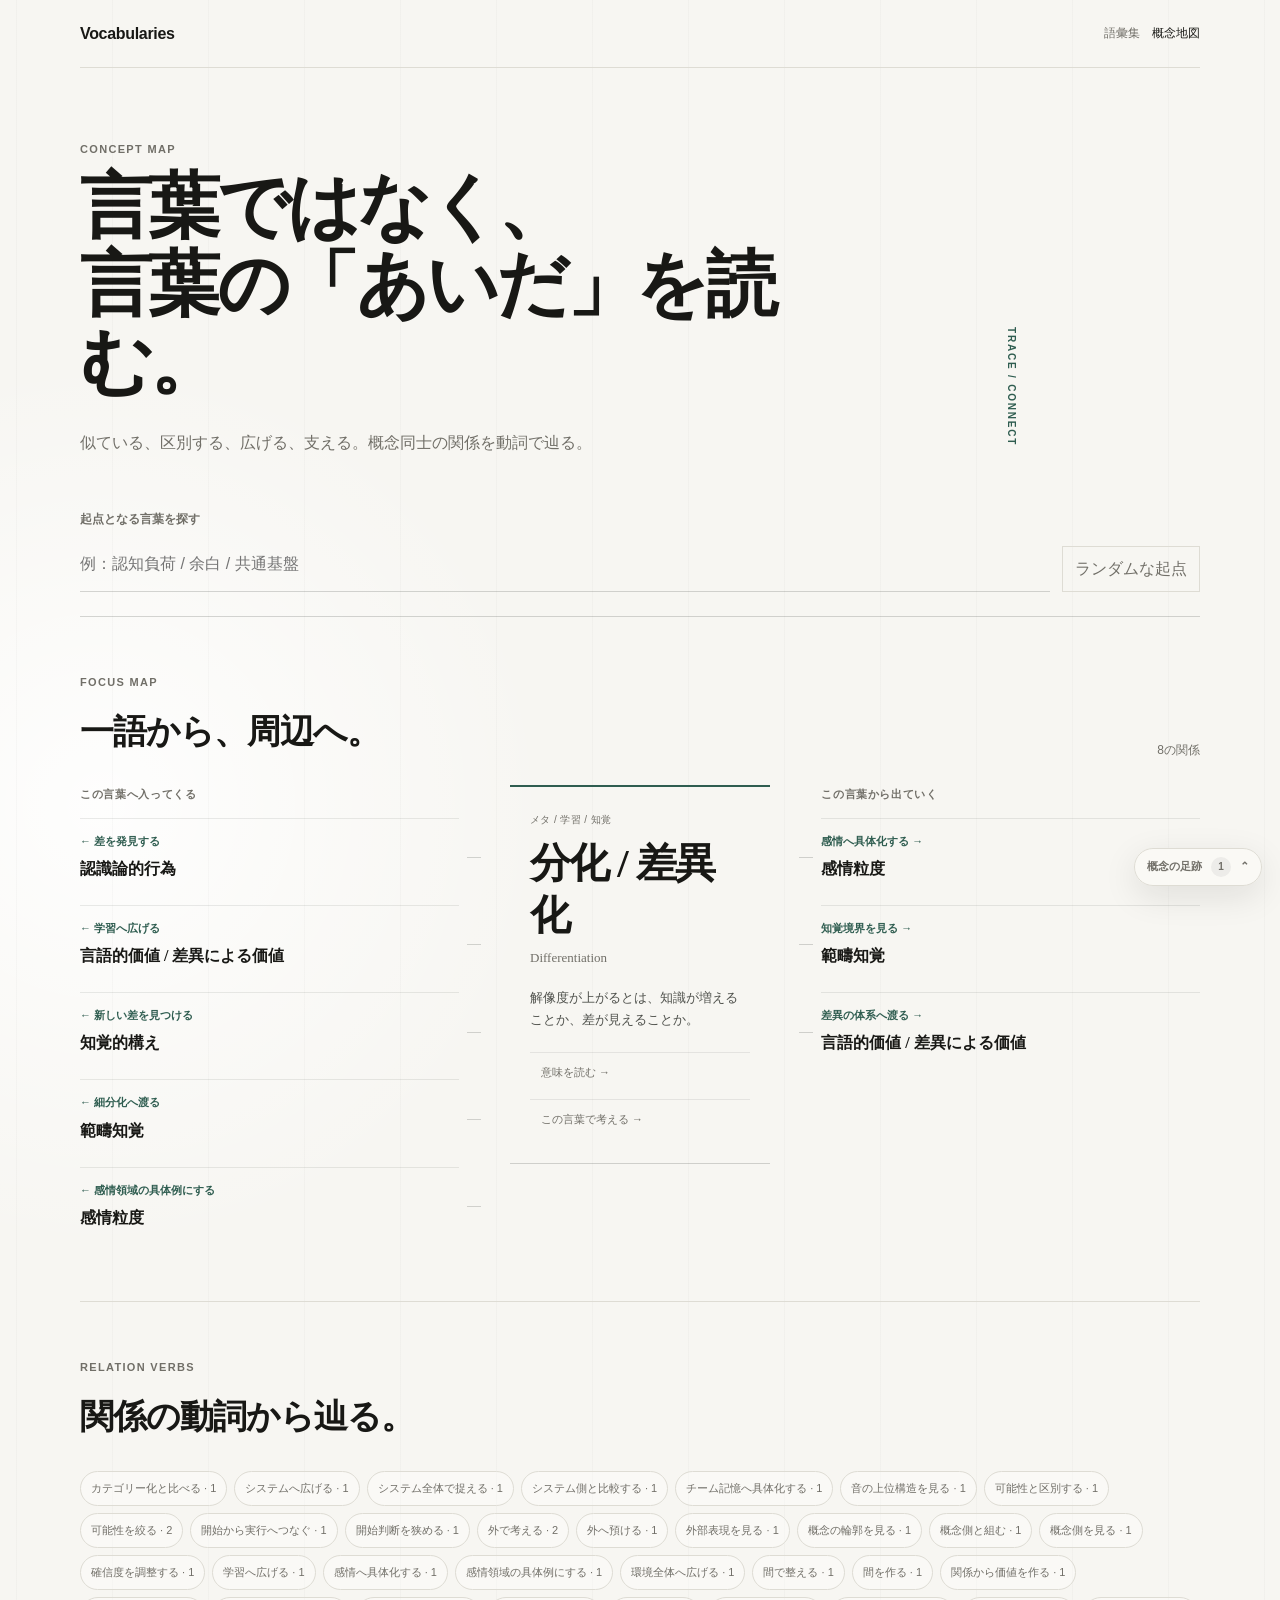
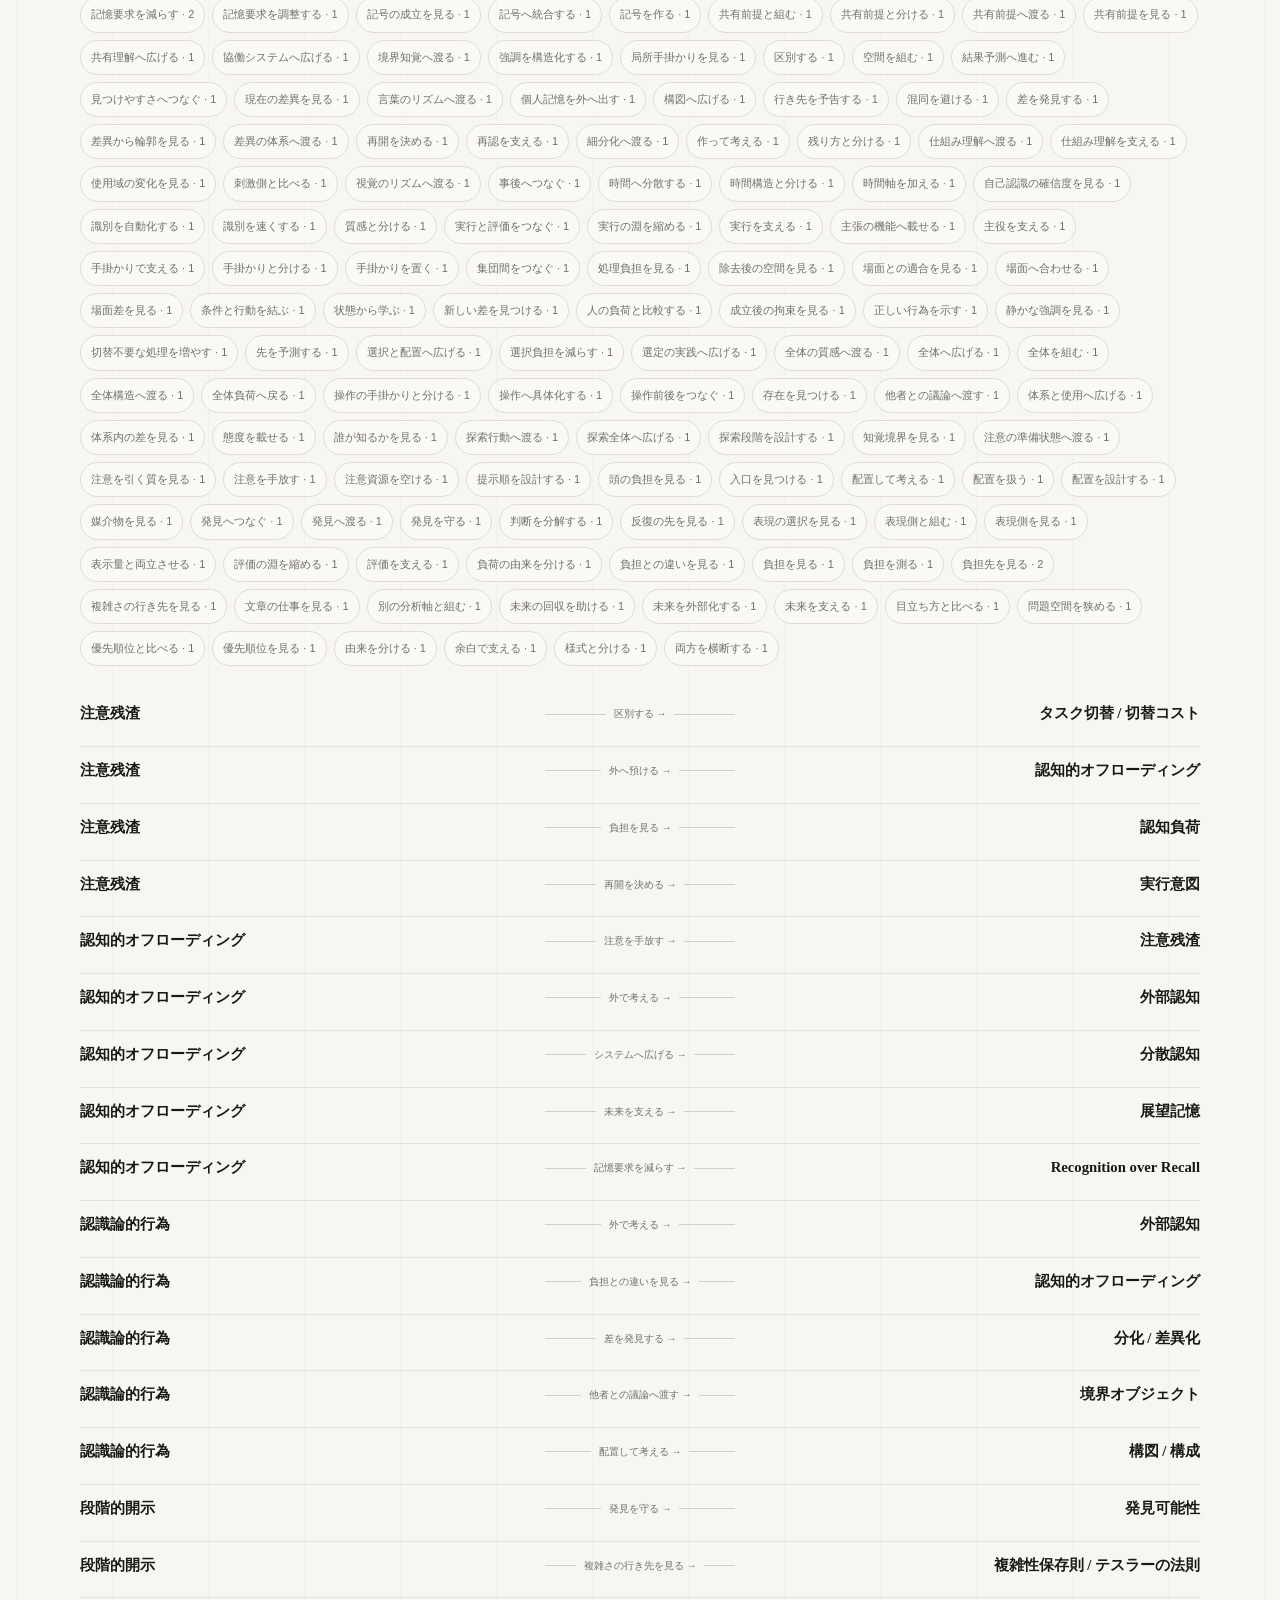
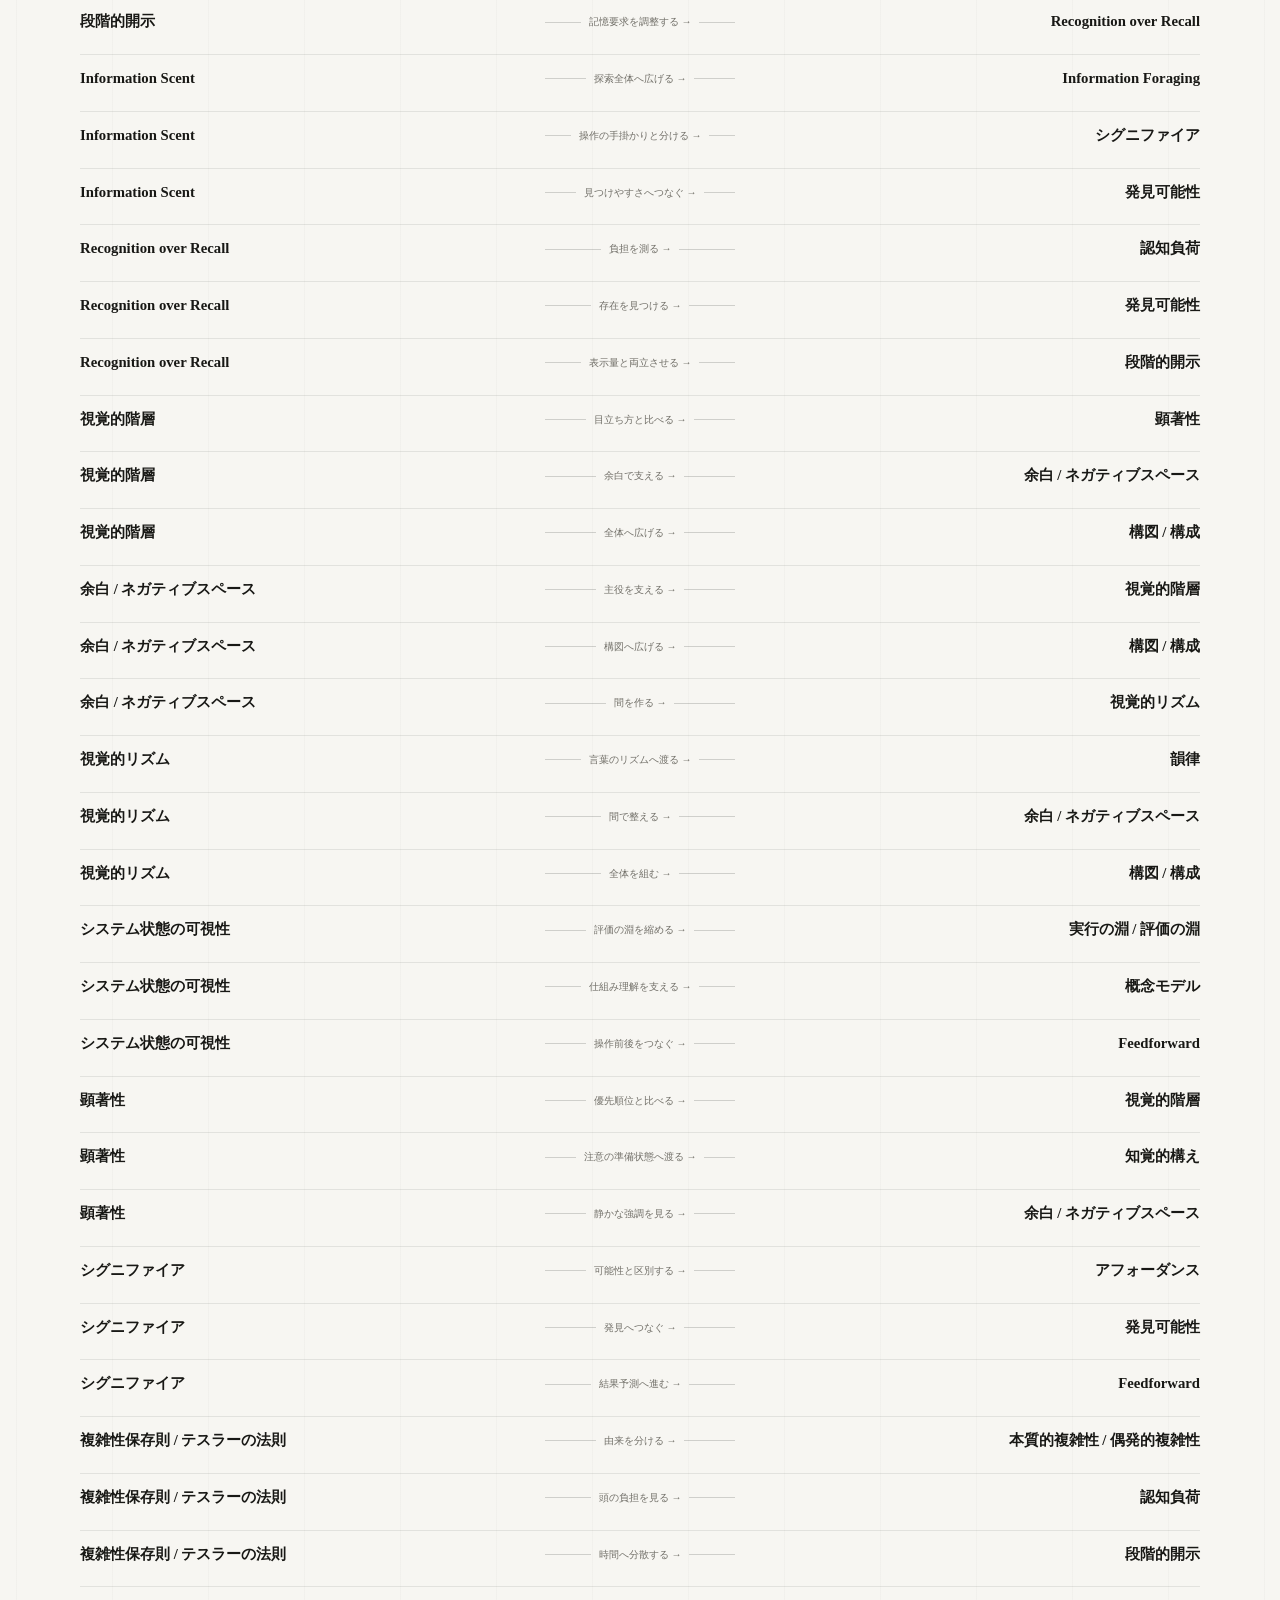
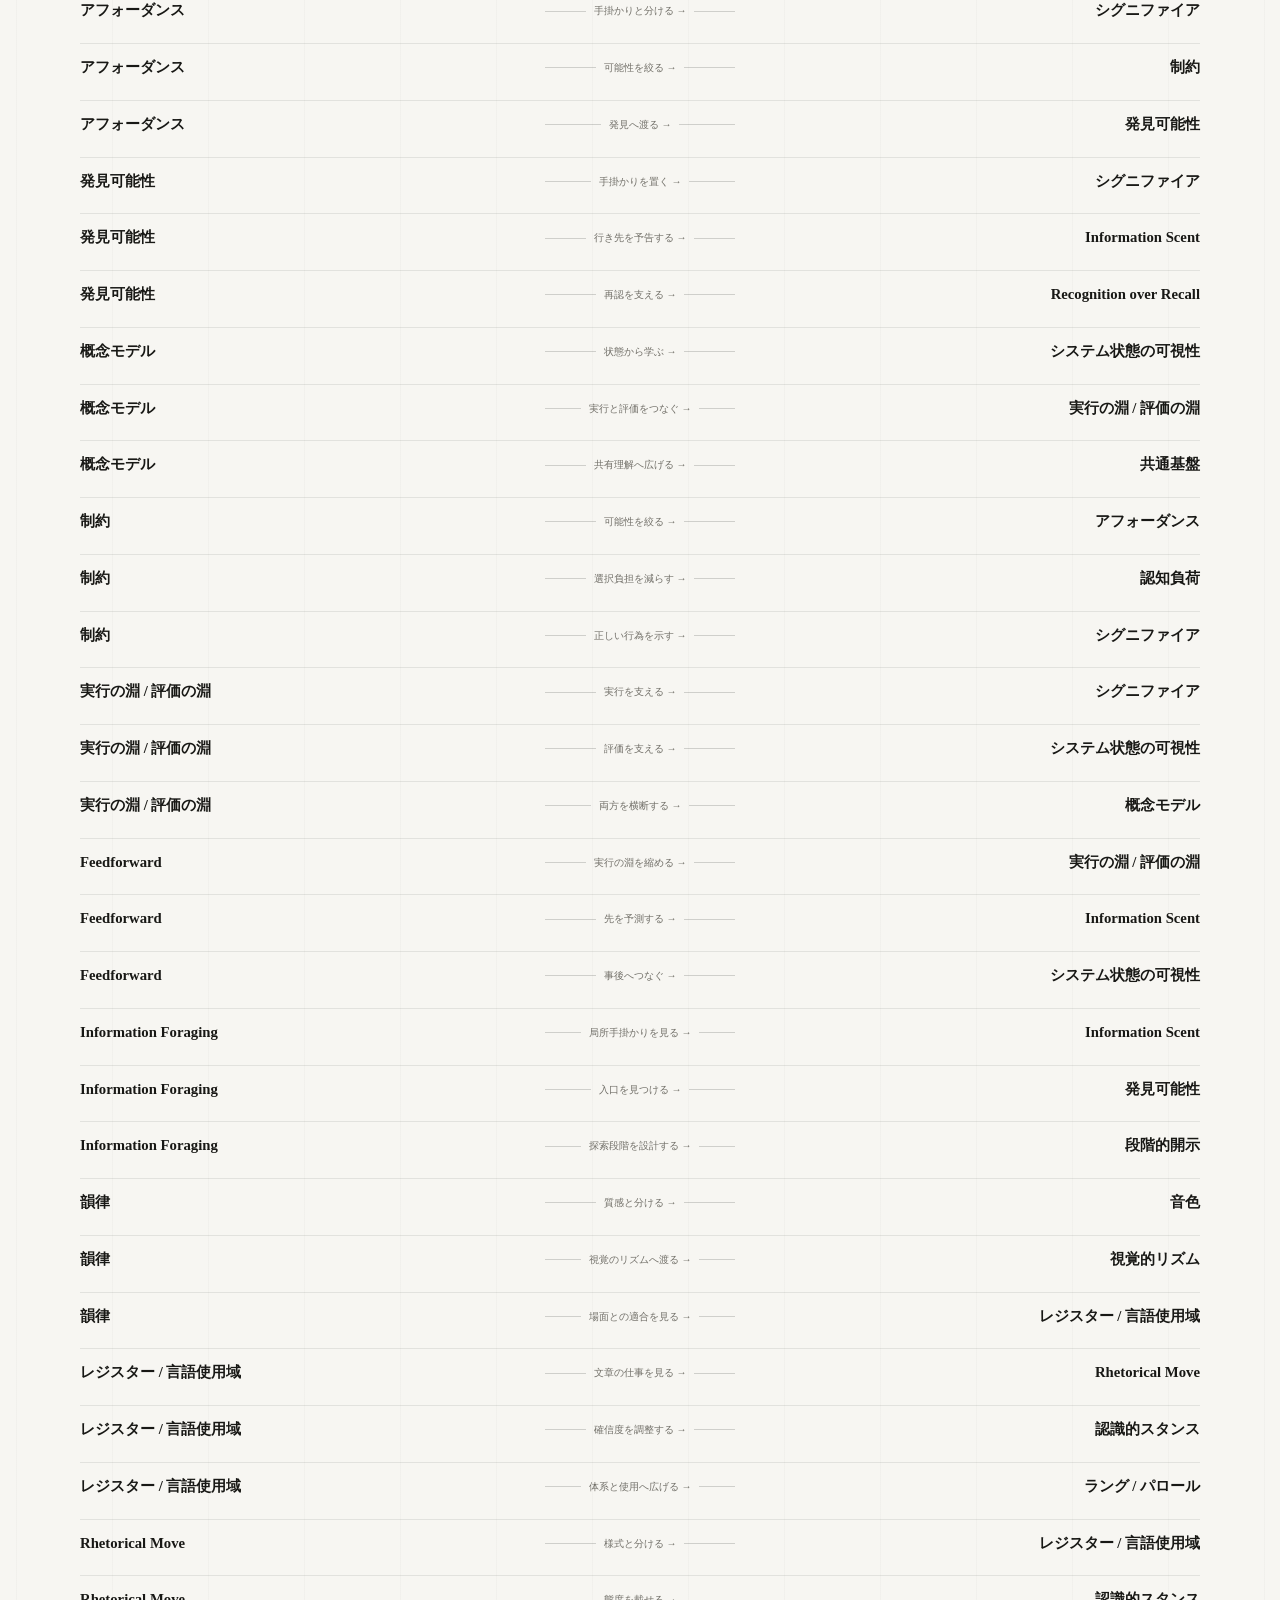
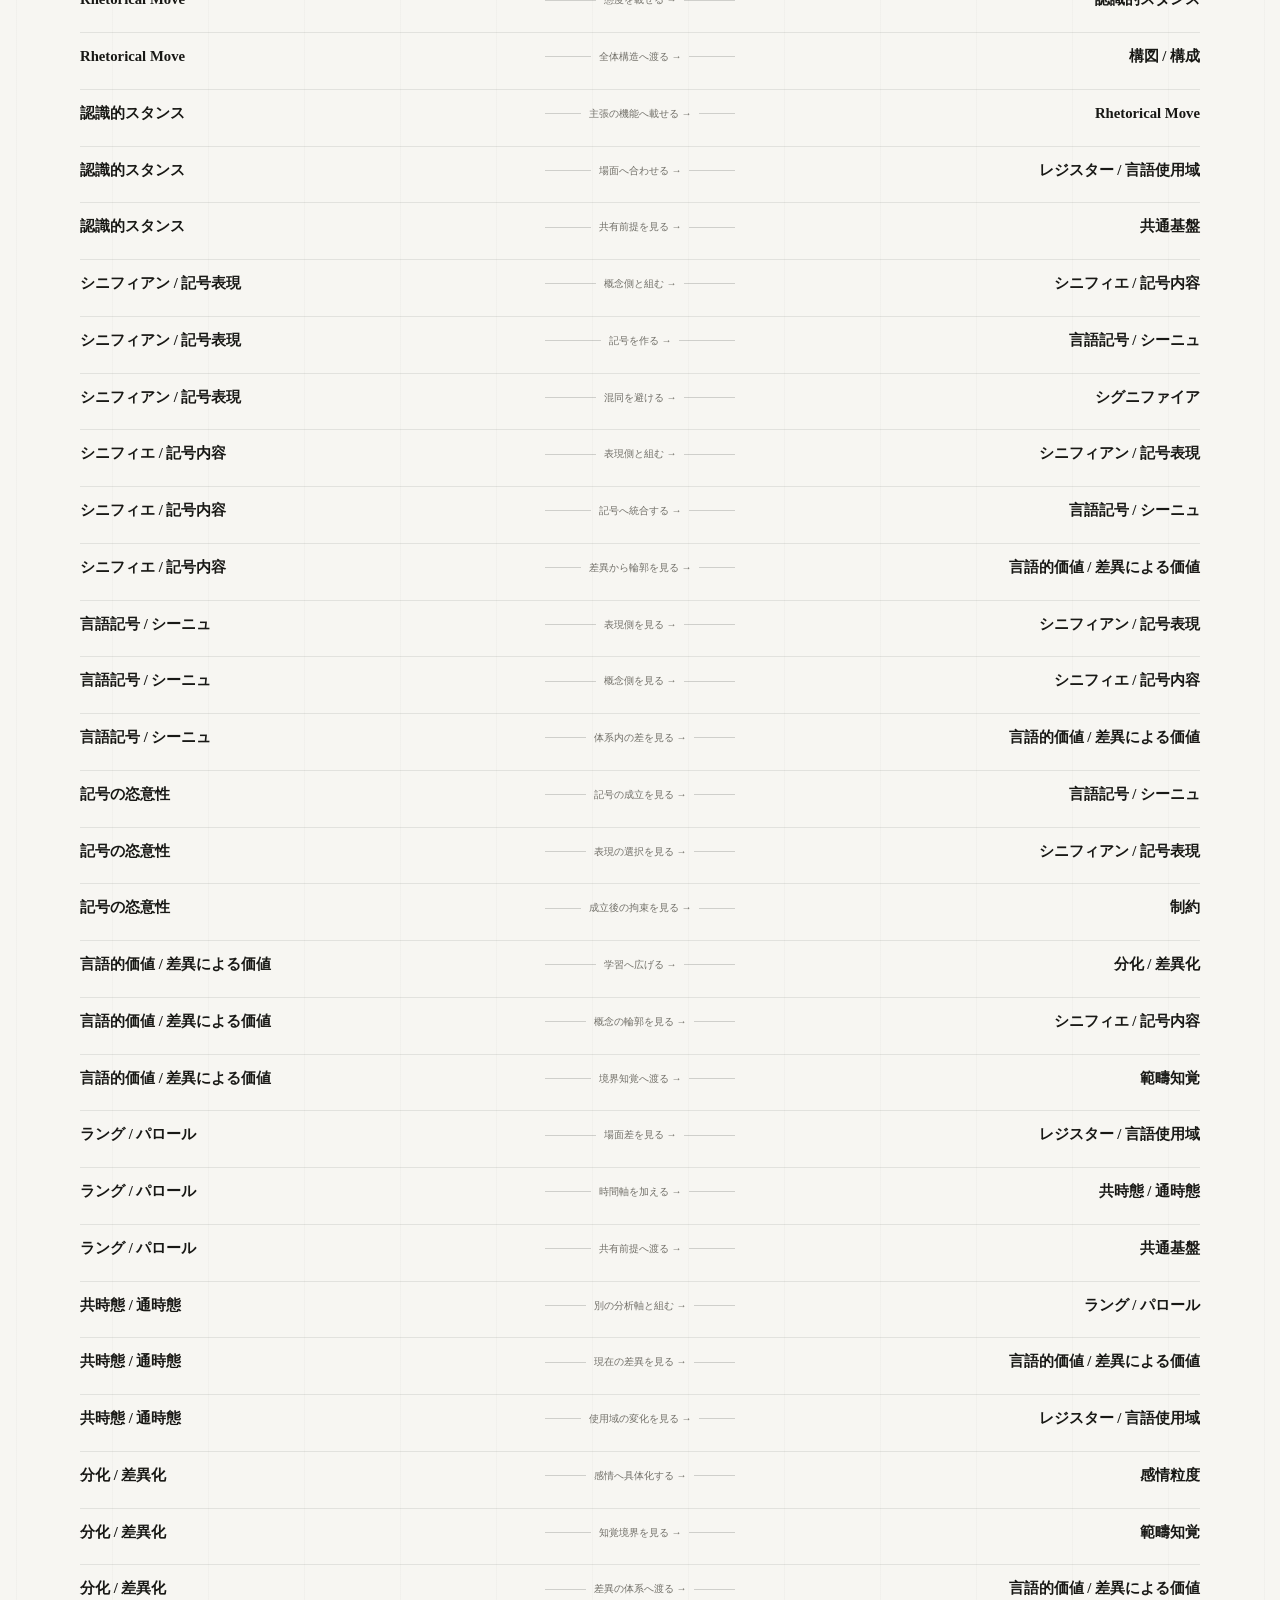
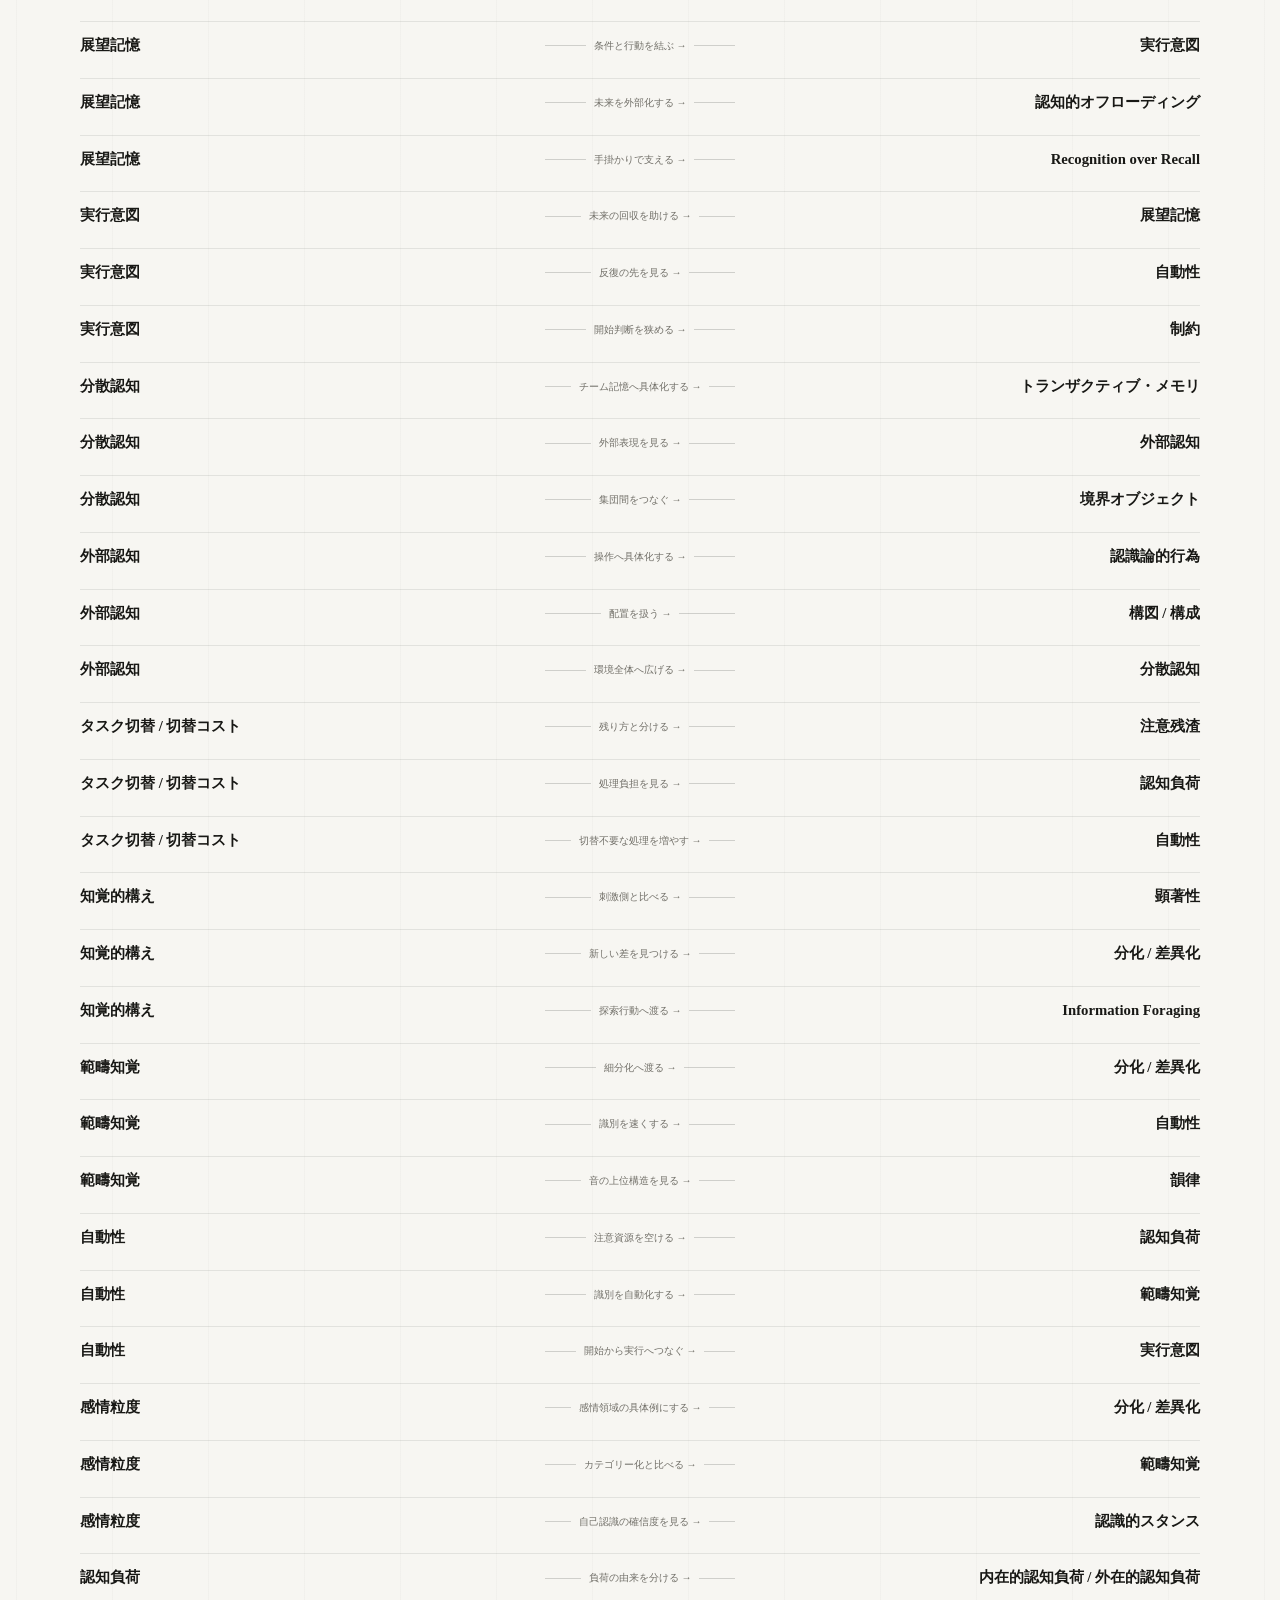
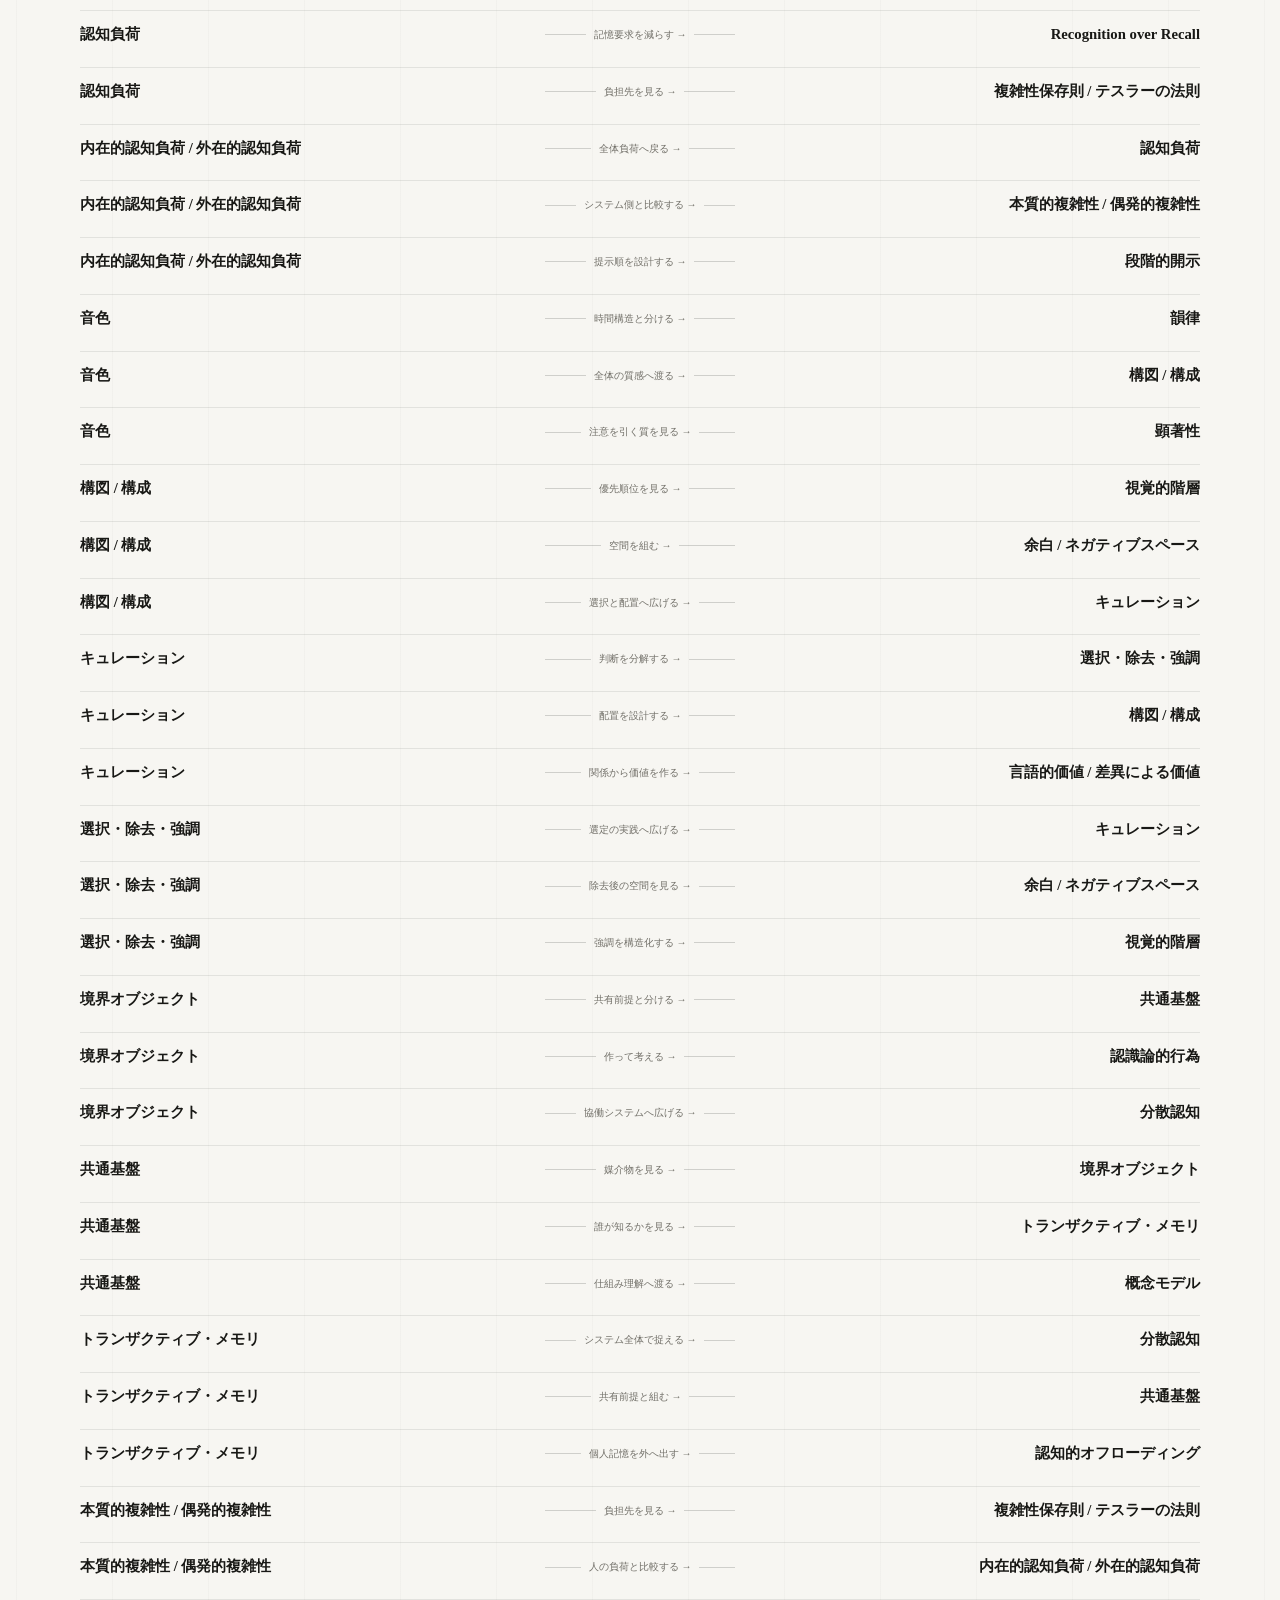
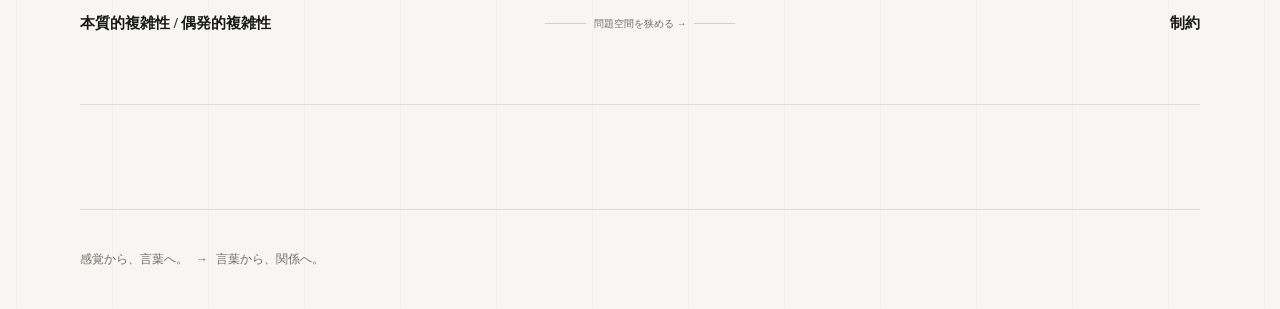
==== commit 07597508: "Unify concept map with knowledge landscape" ====
--- a/concept-map.html
+++ b/concept-map.html
@@ -13,6 +13,7 @@
   <link rel="stylesheet" href="./route-compare-selector.css?v=20260810-2321" />
   <link rel="stylesheet" href="./motion-system.css?v=20260831-1341" />
   <link rel="stylesheet" href="./perception-system.css?v=20260831-1452" data-perception-system="true" />
+  <link rel="stylesheet" href="./knowledge-landscape.css?v=20260831-2108" />
 </head>
 <body>
   <header class="map-site-header">
@@ -43,7 +44,6 @@
 
   <footer class="map-footer"><a href="./">感覚から、言葉へ。</a><span>→</span><a href="./concept-map.html">言葉から、関係へ。</a></footer>
 
-  <script src="./dataset-manifest.js?v=20260826-1120"></script>
   <script src="./trail.js?v=20260810-2231" defer></script>
   <script src="./route-annotation.js?v=20260810-2254" defer></script>
   <script src="./route-compare-selector.js?v=20260810-2320" defer></script>
--- a/knowledge-landscape.css
+++ b/knowledge-landscape.css
@@ -0,0 +1,307 @@
+/*
+  Vocabularies — Knowledge Landscape
+
+  Winning direction:
+  80% Knowledge Landscape + 20% Editorial Object.
+
+  Surprise budget:
+  Typography 3 / Concept relationships 3.
+  Color, imagery and idle motion stay deliberately quiet.
+*/
+
+:root {
+  --display-serif: "Hiragino Mincho ProN", "Hiragino Mincho Pro", "Yu Mincho", "YuMincho", "Noto Serif JP", Georgia, serif;
+  --display-serif-latin: Georgia, "Times New Roman", serif;
+  --semantic-rail: rgba(47, 93, 80, 0.64);
+  --semantic-wash: rgba(47, 93, 80, 0.045);
+}
+
+/* Typography becomes the main identity, not another decorative surface. */
+.hero-quiet h1,
+.random-study-term,
+.card-term,
+.reader-title,
+.editorial-zone h2,
+.map-hero h1,
+.focus-center h3 {
+  font-family: var(--display-serif);
+  font-weight: 600;
+  font-feature-settings: "palt" 1;
+}
+
+.card-term-en {
+  font-family: var(--display-serif-latin);
+  font-weight: 600;
+}
+
+.hero-quiet h1 {
+  max-width: 8.7em;
+  letter-spacing: -0.065em;
+}
+
+.difference-word {
+  font-weight: 500;
+}
+
+.section-heading h2,
+.surface-heading h2,
+.thought-portal-head h2,
+.focus-heading h2,
+.verb-index-head h2 {
+  font-weight: 720;
+}
+
+/* Search stays a tool. The content gets the expressive typography. */
+#searchInput,
+.search-candidate,
+.field-button,
+.chip,
+.quiet-button,
+.text-button {
+  font-family: -apple-system, BlinkMacSystemFont, "Segoe UI", "Hiragino Kaku Gothic ProN", "Yu Gothic", sans-serif;
+}
+
+/* The library becomes an editorial index rather than a stack of cards. */
+.vocabulary-grid {
+  position: relative;
+  counter-reset: vocabulary-index;
+}
+
+.vocab-card {
+  counter-increment: vocabulary-index;
+  padding-left: clamp(42px, 4vw, 58px);
+}
+
+.vocab-card::after {
+  content: counter(vocabulary-index, decimal-leading-zero);
+  position: absolute;
+  top: 27px;
+  left: 0;
+  color: rgba(30, 33, 31, 0.38);
+  font-family: ui-monospace, SFMono-Regular, Menlo, Consolas, monospace;
+  font-size: 0.62rem;
+  font-variant-numeric: tabular-nums;
+  letter-spacing: 0.04em;
+  line-height: 1;
+  pointer-events: none;
+}
+
+.vocab-card::before {
+  left: clamp(28px, 2.8vw, 40px);
+  width: 1px;
+}
+
+.card-term {
+  font-size: clamp(1.72rem, 3.25vw, 2.58rem);
+  line-height: 1.02;
+  letter-spacing: -0.05em;
+  transition: color var(--motion-connect) ease, transform var(--motion-connect) var(--motion-meaning-ease);
+}
+
+.card-en {
+  margin-top: 7px;
+  letter-spacing: 0.015em;
+}
+
+.one-liner {
+  max-width: 38em;
+  font-size: 0.95rem;
+  line-height: 1.82;
+}
+
+.card-related {
+  color: rgba(30, 33, 31, 0.56);
+}
+
+.card-related span {
+  letter-spacing: 0.06em;
+  text-transform: uppercase;
+}
+
+/*
+  Semantic Index:
+  pointing at one word reveals its direct neighborhood inside the same list.
+  No canvas, graph library, tooltip or new panel is introduced.
+*/
+.vocab-card.is-relation-origin::before,
+.vocab-card.is-reader-active::before {
+  transform: scaleY(1);
+  opacity: 1;
+}
+
+.vocab-card.is-relation-origin .card-term,
+.vocab-card.is-reader-active .card-term {
+  color: var(--accent);
+}
+
+.vocab-card.is-related-peer {
+  background: linear-gradient(90deg, var(--semantic-wash), transparent 42%);
+}
+
+.vocab-card.is-related-peer::before {
+  transform: scaleY(0.38);
+  opacity: 0.62;
+}
+
+.vocab-card.is-related-peer .card-term {
+  color: #274c42;
+  transform: translateX(3px);
+}
+
+.vocab-card.is-related-peer .card-related {
+  color: rgba(47, 93, 80, 0.72);
+}
+
+.vocabulary-grid.has-semantic-focus .vocab-card:not(.is-relation-origin):not(.is-related-peer):not(.is-reader-active) .card-term {
+  color: #505651;
+}
+
+@media (hover: hover) {
+  .vocab-card:hover::after,
+  .vocab-card:focus-visible::after,
+  .vocab-card.is-relation-origin::after,
+  .vocab-card.is-reader-active::after {
+    color: var(--accent);
+  }
+}
+
+/* Reader: definition is calm, relationships read like a small index. */
+@media (min-width: 921px) {
+  :root {
+    --reader-width: min(700px, 56vw);
+  }
+}
+
+.reader-title {
+  font-weight: 600;
+  letter-spacing: -0.06em;
+}
+
+.reader-lead {
+  max-width: 36em;
+  font-size: clamp(1.08rem, 1.7vw, 1.24rem);
+}
+
+.reader-fields {
+  letter-spacing: 0.025em;
+}
+
+.relation-link {
+  padding-top: 18px;
+  padding-bottom: 19px;
+}
+
+.relation-type {
+  font-size: 0.6rem;
+  letter-spacing: 0.11em;
+}
+
+.relation-name {
+  font-family: var(--display-serif);
+  font-size: 1.12rem;
+  font-weight: 600;
+  letter-spacing: -0.025em;
+}
+
+.relation-note {
+  margin-top: 4px;
+}
+
+/* Discovery: one large word is enough of a visual event. */
+.random-study-term {
+  font-weight: 600;
+  letter-spacing: -0.055em;
+}
+
+.thought-question-grid button,
+.thought-question-grid [role="button"] {
+  font-weight: 560;
+}
+
+/* Editorial note reads as a coda, not another product card. */
+.editorial-zone h2 {
+  font-weight: 600;
+  letter-spacing: -0.04em;
+}
+
+/* Concept map uses the same typographic language as the library. */
+.map-hero h1 {
+  font-weight: 600;
+  letter-spacing: -0.05em;
+}
+
+.focus-center h3 {
+  font-size: clamp(1.85rem, 3.2vw, 2.65rem);
+  font-weight: 600;
+  letter-spacing: -0.04em;
+}
+
+.focus-edge-name,
+.route-term {
+  font-family: var(--display-serif);
+  font-weight: 600;
+}
+
+.focus-edge-name {
+  font-size: 1rem;
+}
+
+.route-term {
+  font-size: 0.92rem;
+}
+
+/* Narrow screens retain the index idea without stealing reading width. */
+@media (max-width: 760px) {
+  .vocab-card {
+    padding-left: 36px;
+  }
+
+  .vocab-card::before {
+    left: 24px;
+  }
+
+  .vocab-card::after {
+    top: 28px;
+    font-size: 0.56rem;
+  }
+
+  .card-term {
+    font-size: clamp(1.82rem, 8.6vw, 2.48rem);
+  }
+
+  .reader-title {
+    font-size: clamp(3.1rem, 14vw, 5.2rem);
+  }
+
+  .vocab-card.is-related-peer {
+    background: transparent;
+  }
+
+  .vocab-card.is-related-peer .card-term {
+    transform: none;
+  }
+}
+
+@media (max-width: 420px) {
+  .vocab-card {
+    padding-left: 30px;
+  }
+
+  .vocab-card::before {
+    left: 20px;
+  }
+
+  .vocab-card::after {
+    font-size: 0.52rem;
+  }
+}
+
+@media (prefers-reduced-motion: reduce) {
+  .card-term {
+    transition: none !important;
+  }
+
+  .vocab-card.is-related-peer .card-term {
+    transform: none;
+  }
+}
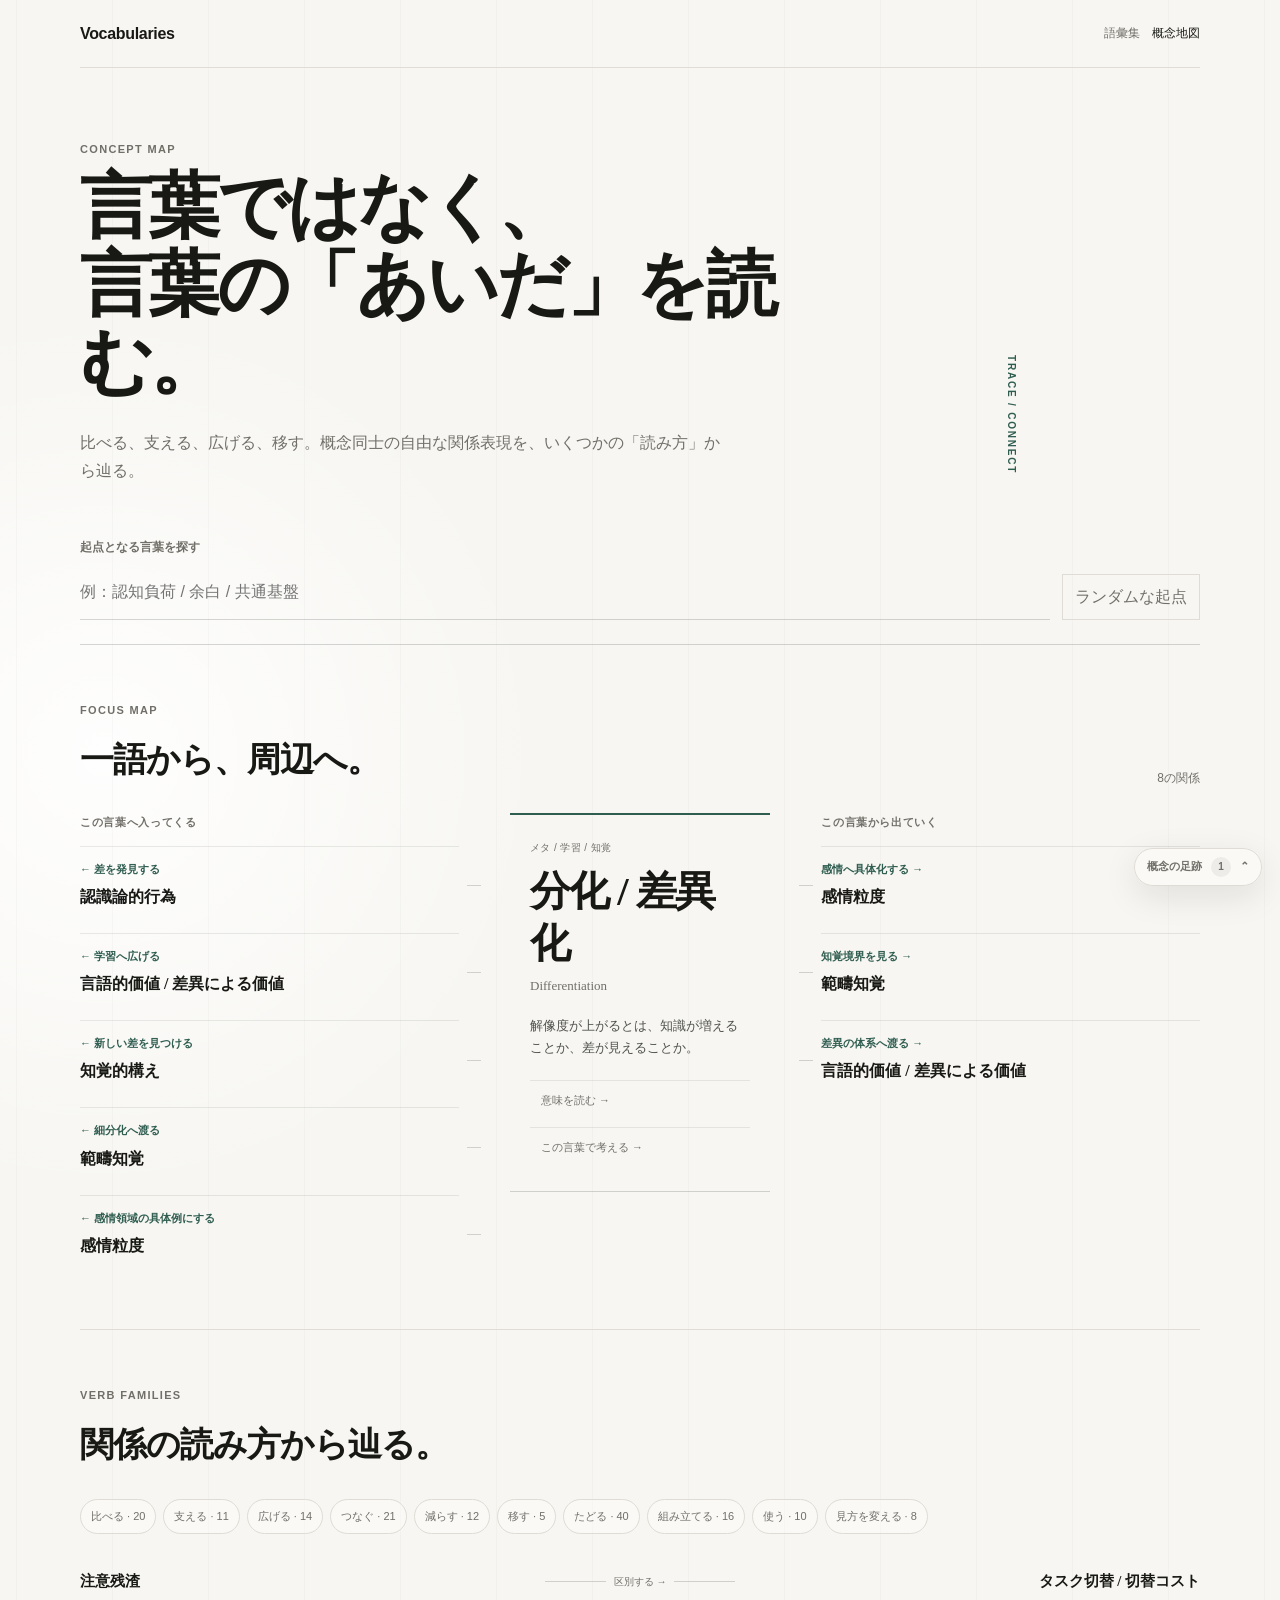
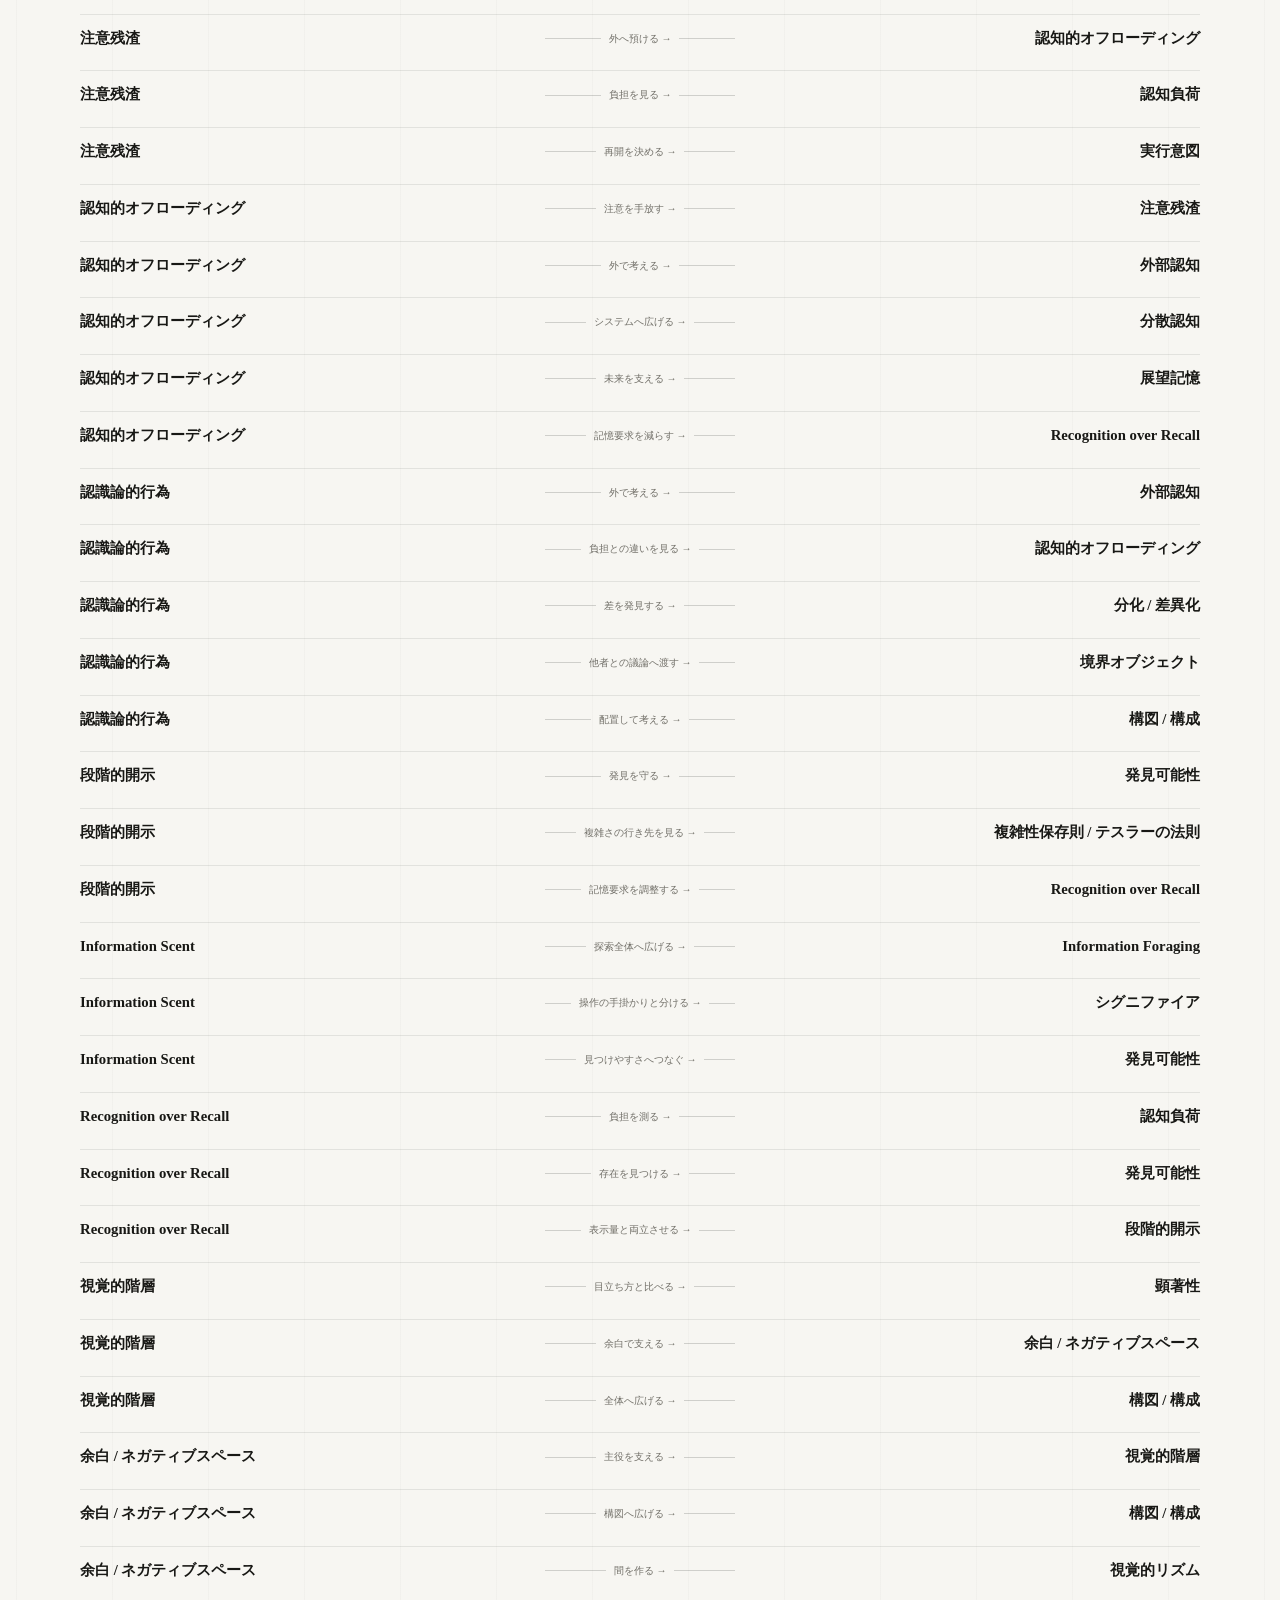
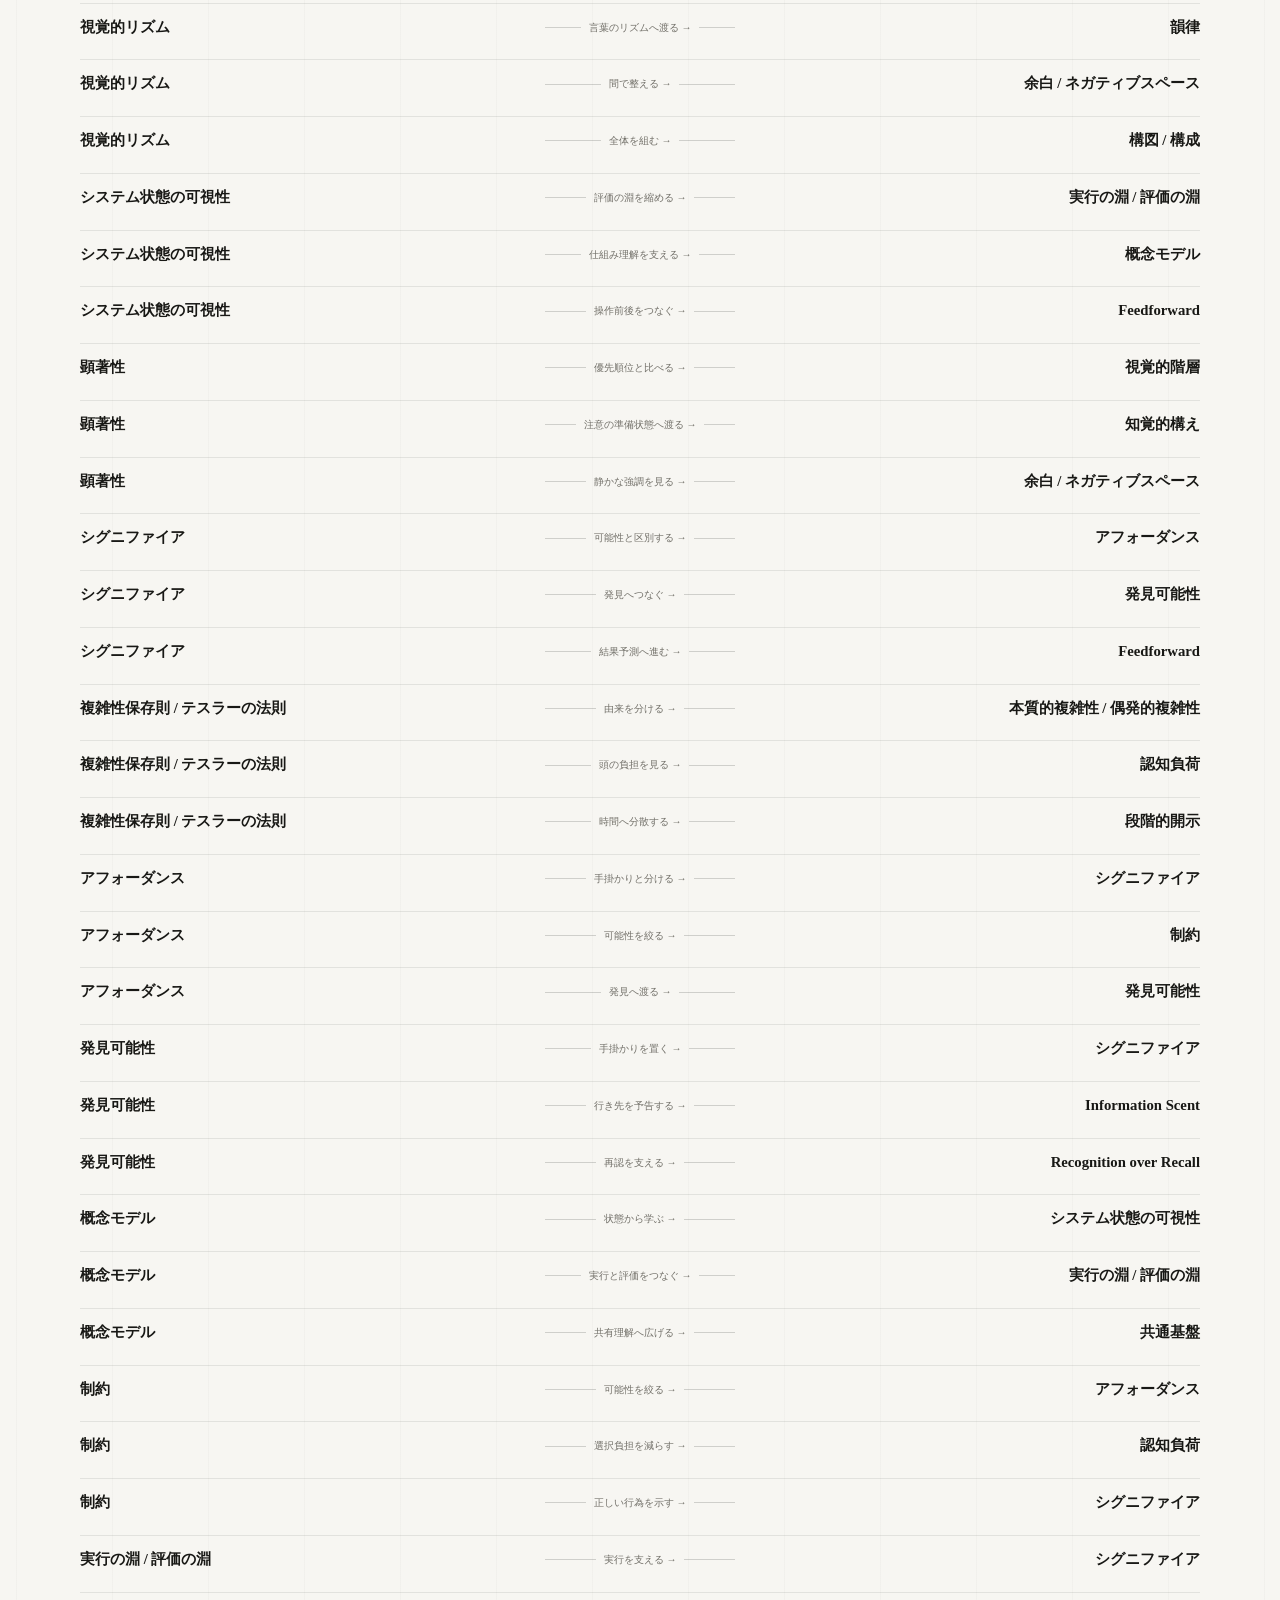
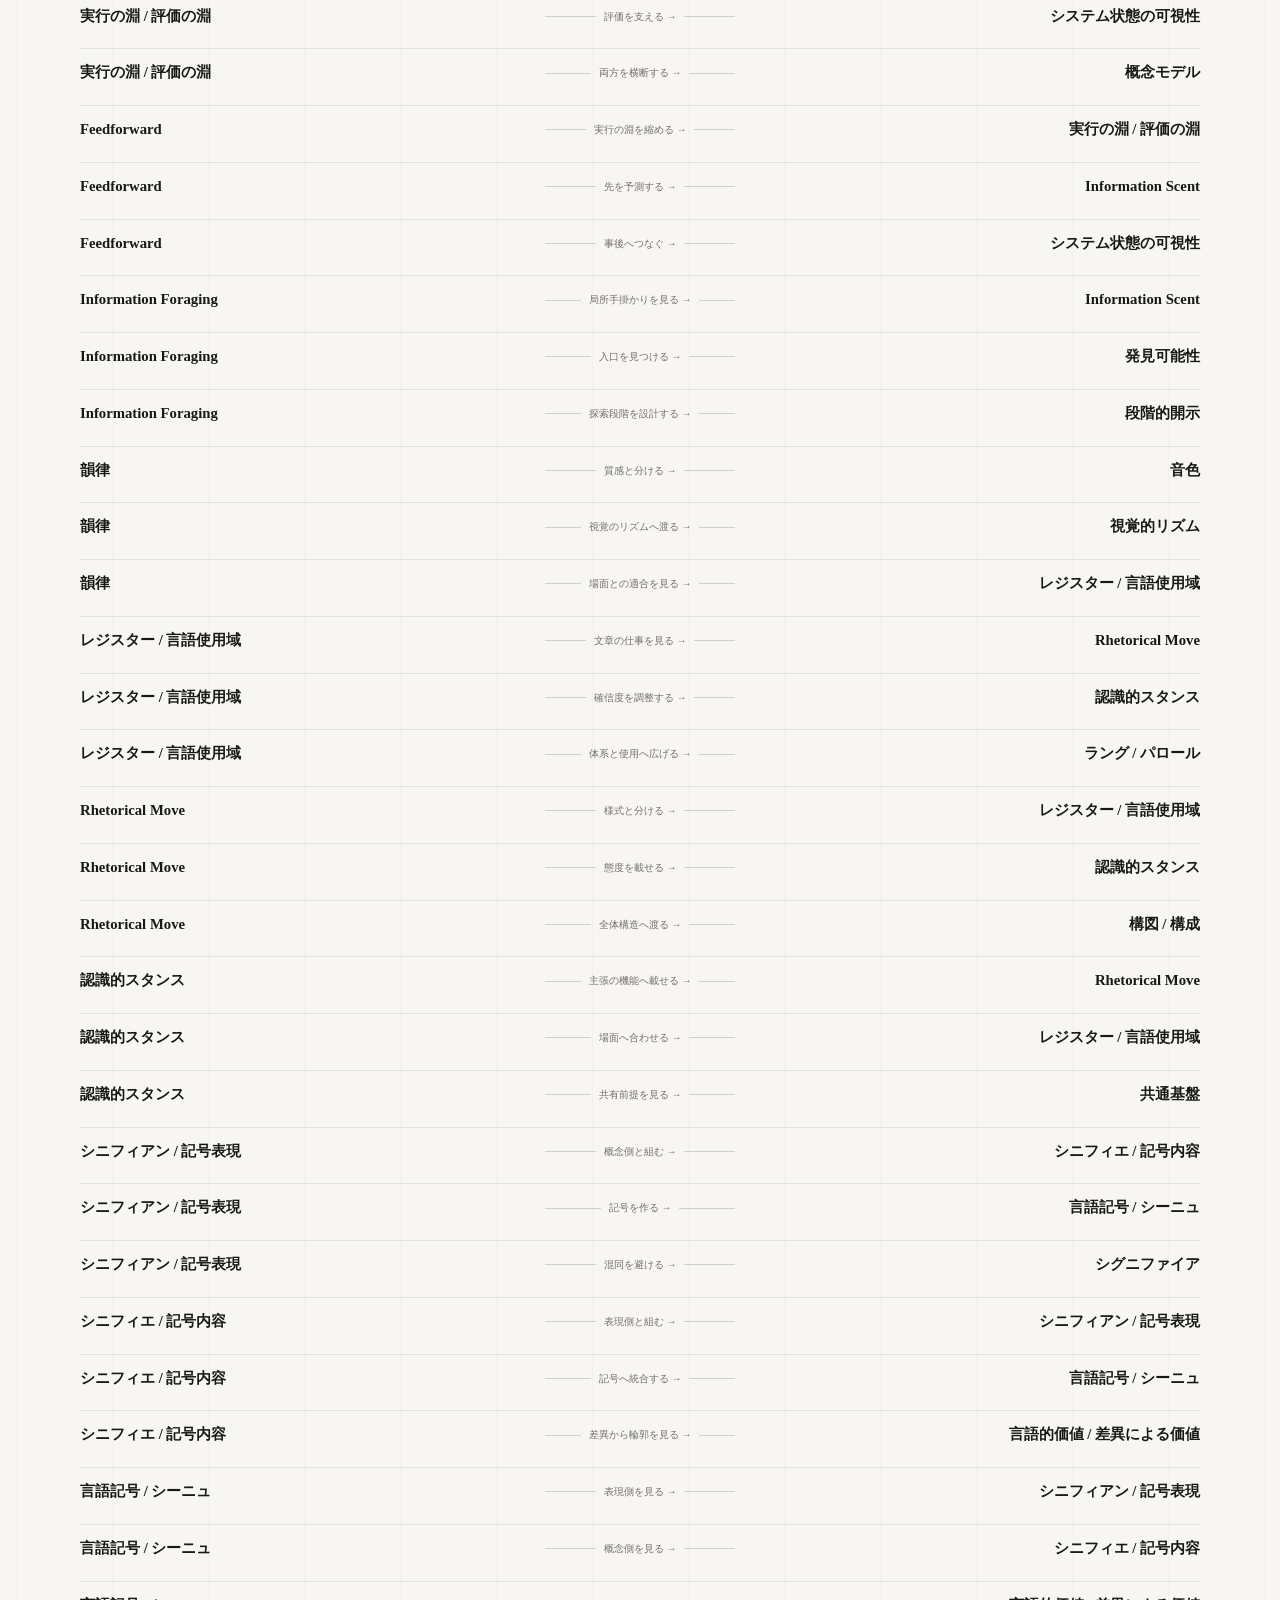
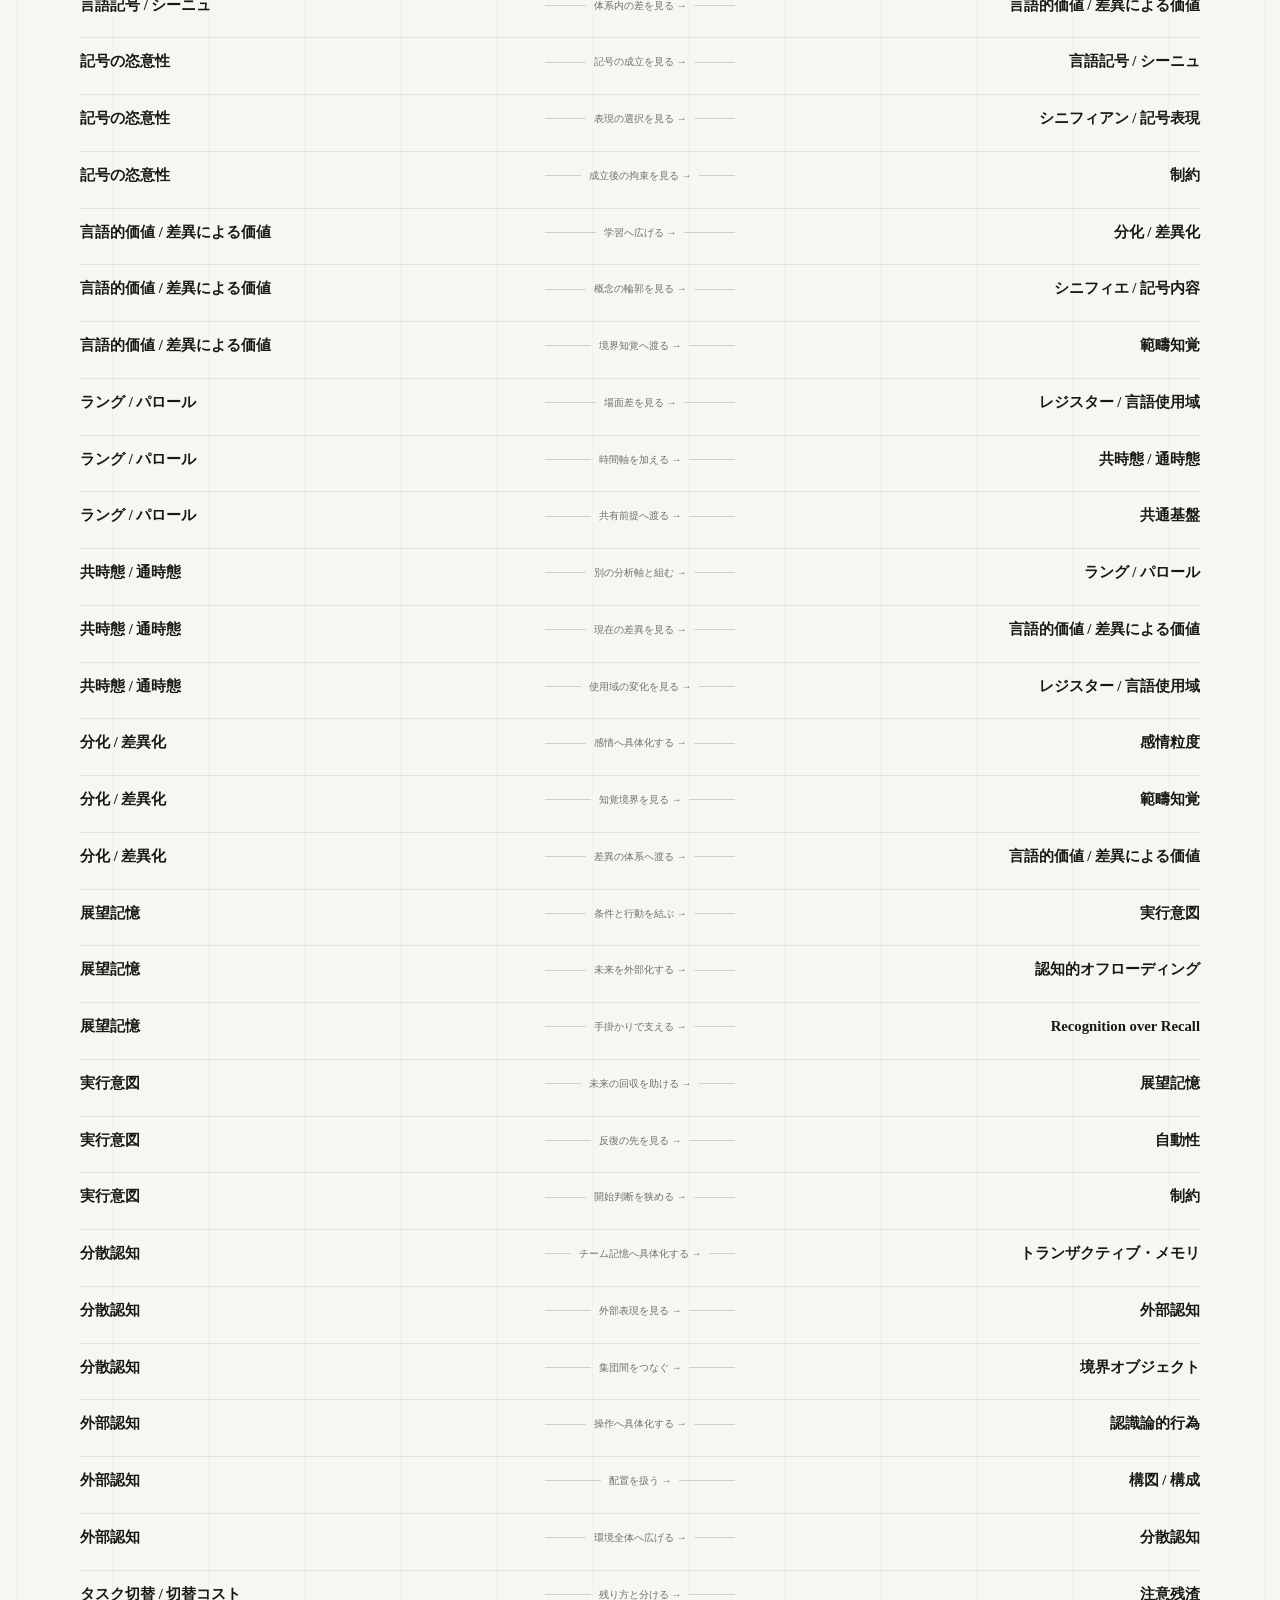
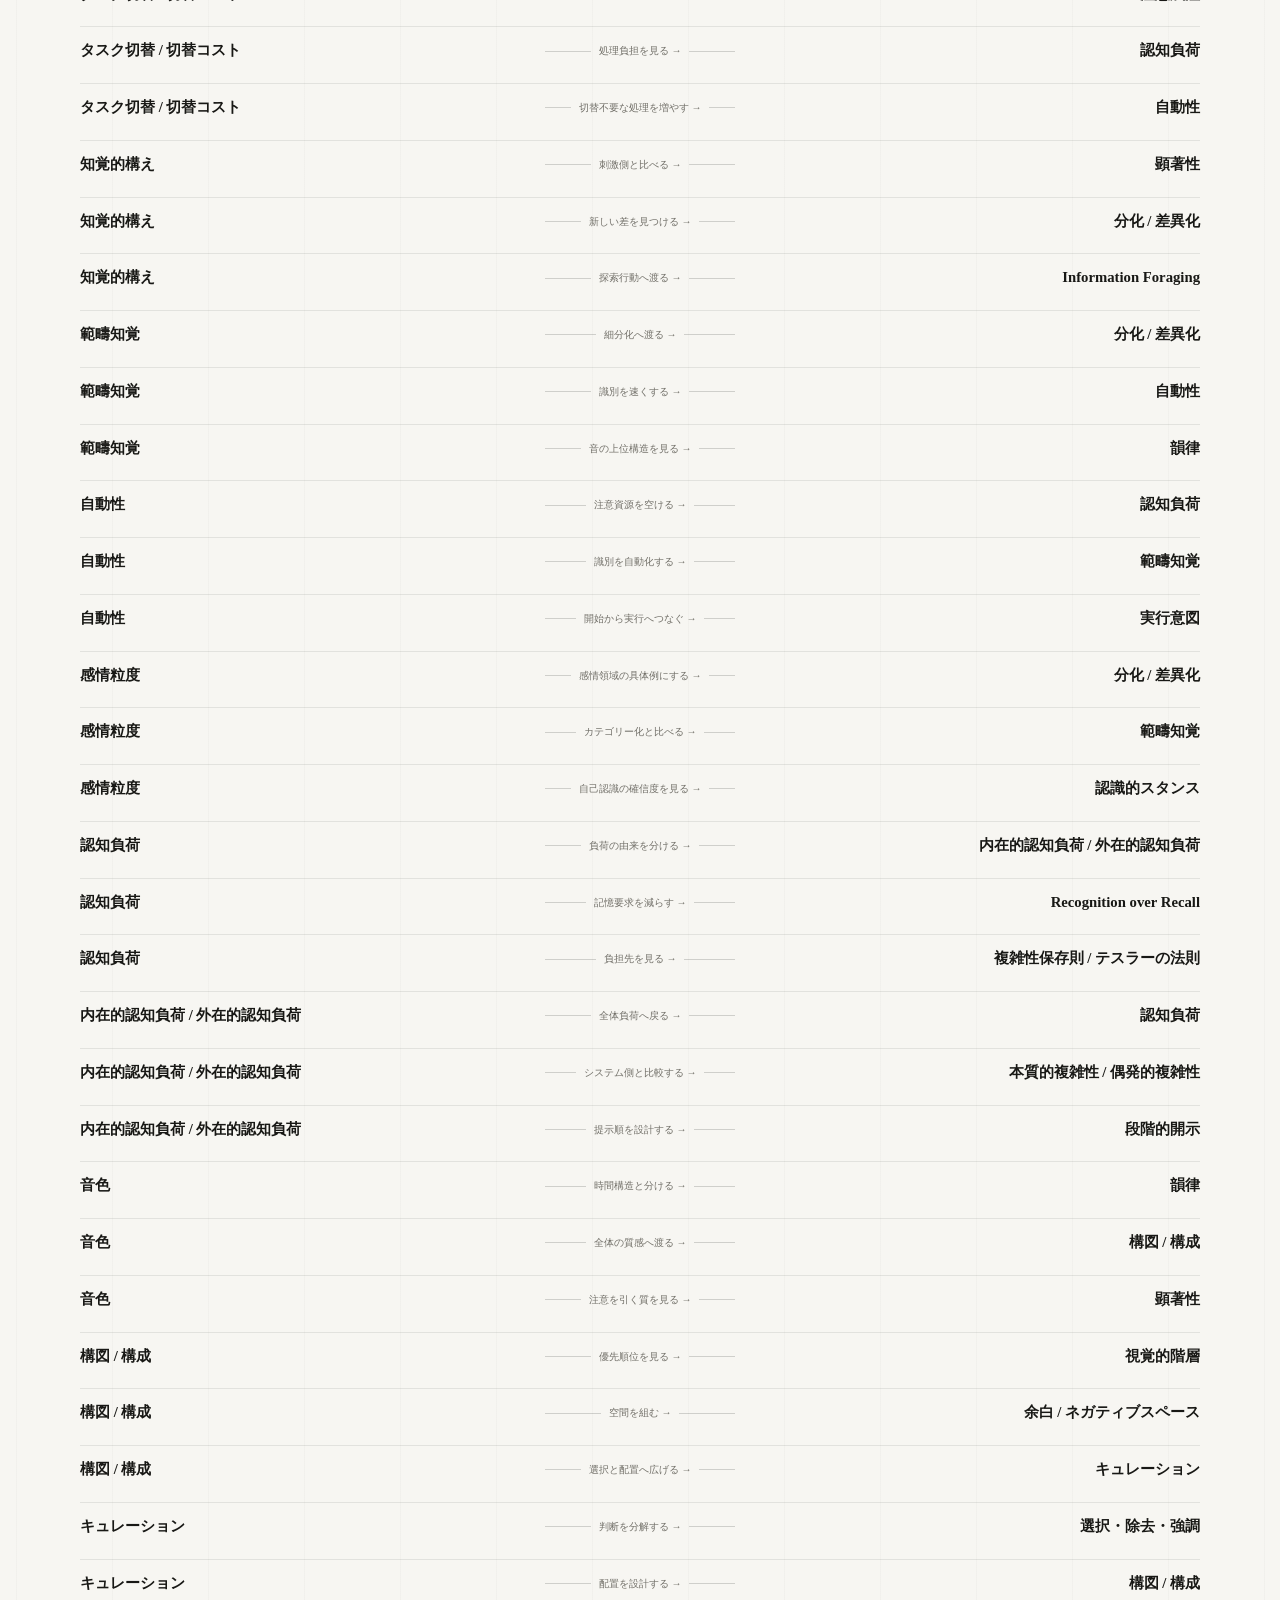
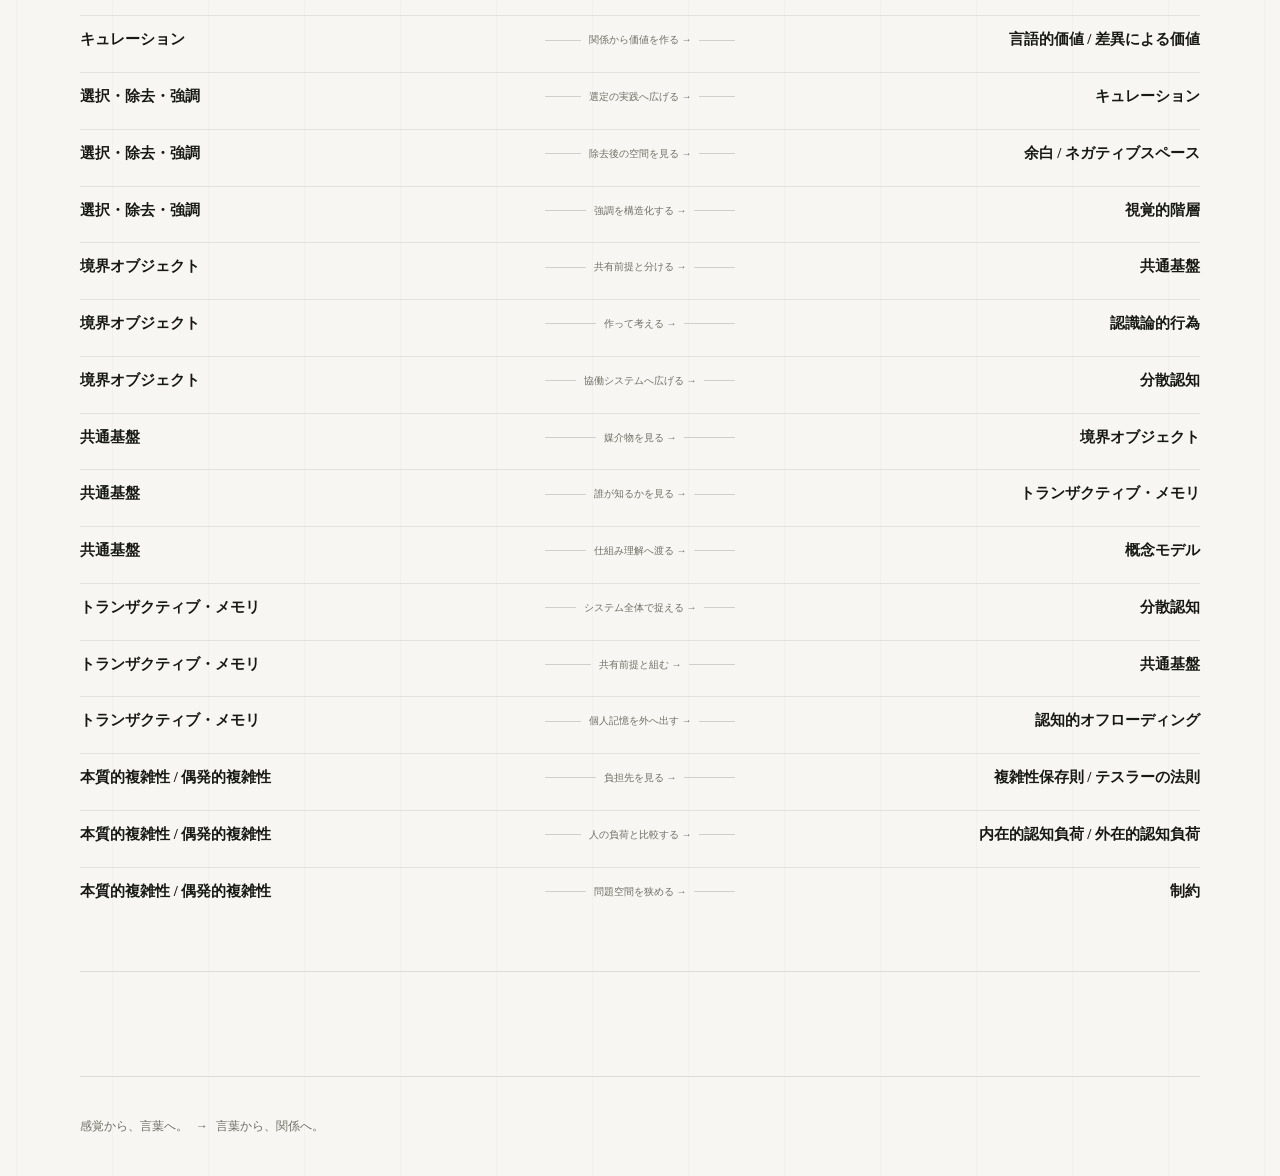
==== commit 4d710697: "Expose verb family filters in concept map" ====
--- a/concept-map.html
+++ b/concept-map.html
@@ -3,7 +3,7 @@
 <head>
   <meta charset="utf-8" />
   <meta name="viewport" content="width=device-width, initial-scale=1" />
-  <meta name="description" content="Vocabulariesの概念を、分野ではなく関係の動詞から辿る概念地図。" />
+  <meta name="description" content="Vocabulariesの概念を、分野ではなく関係の読み方から辿る概念地図。" />
   <title>概念地図 — Vocabularies</title>
   <link rel="icon" href="./favicon.svg" type="image/svg+xml" />
   <link rel="stylesheet" href="./concept-map.css?v=20260810-2217" />
@@ -13,7 +13,7 @@
   <link rel="stylesheet" href="./route-compare-selector.css?v=20260810-2321" />
   <link rel="stylesheet" href="./motion-system.css?v=20260831-1341" />
   <link rel="stylesheet" href="./perception-system.css?v=20260831-1452" data-perception-system="true" />
-  <link rel="stylesheet" href="./knowledge-landscape.css?v=20260831-2108" />
+  <link rel="stylesheet" href="./knowledge-landscape.css?v=20260831-2130" />
 </head>
 <body>
   <header class="map-site-header">
@@ -22,7 +22,7 @@
   </header>
 
   <main class="map-shell">
-    <section class="map-hero"><p class="map-eyebrow">CONCEPT MAP</p><h1>言葉ではなく、<br>言葉の「あいだ」を読む。</h1><p class="map-lead">似ている、区別する、広げる、支える。概念同士の関係を動詞で辿る。</p></section>
+    <section class="map-hero"><p class="map-eyebrow">CONCEPT MAP</p><h1>言葉ではなく、<br>言葉の「あいだ」を読む。</h1><p class="map-lead">比べる、支える、広げる、移す。概念同士の自由な関係表現を、いくつかの「読み方」から辿る。</p></section>
 
     <section class="map-controls" aria-label="概念地図の操作">
       <label class="map-search" for="mapSearch"><span>起点となる言葉を探す</span><input id="mapSearch" type="search" autocomplete="off" placeholder="例：認知負荷 / 余白 / 共通基盤" /></label>
@@ -36,18 +36,19 @@
     </section>
 
     <section class="verb-index" aria-labelledby="verbTitle">
-      <div class="verb-index-head"><div><p class="map-eyebrow">RELATION VERBS</p><h2 id="verbTitle">関係の動詞から辿る。</h2></div><button id="clearVerb" class="map-text-button" type="button" hidden>すべて見る</button></div>
-      <div id="verbFilters" class="verb-filters" aria-label="関係の動詞で絞り込む"></div>
+      <div class="verb-index-head"><div><p class="map-eyebrow">VERB FAMILIES</p><h2 id="verbTitle">関係の読み方から辿る。</h2></div><button id="clearVerb" class="map-text-button" type="button" hidden>すべて見る</button></div>
+      <div id="verbFilters" class="verb-filters" aria-label="関係の読み方で絞り込む"></div>
       <div id="routeList" class="route-list"></div>
     </section>
   </main>
 
   <footer class="map-footer"><a href="./">感覚から、言葉へ。</a><span>→</span><a href="./concept-map.html">言葉から、関係へ。</a></footer>
 
+  <script src="./relation-grammar.js?v=20260831-2303" defer></script>
   <script src="./trail.js?v=20260810-2231" defer></script>
   <script src="./route-annotation.js?v=20260810-2254" defer></script>
   <script src="./route-compare-selector.js?v=20260810-2320" defer></script>
-  <script src="./concept-map.js?v=20260826-1400" defer></script>
+  <script src="./concept-map.js?v=20260831-2303" defer></script>
   <script src="./motion-system.js?v=20260831-1452" defer></script>
 </body>
-</html>+</html>
--- a/knowledge-landscape.css
+++ b/knowledge-landscape.css
@@ -6,13 +6,13 @@
 
   Surprise budget:
   Typography 3 / Concept relationships 3.
+  Relation semantics use notation, not extra color or graph UI.
   Color, imagery and idle motion stay deliberately quiet.
 */
 
 :root {
   --display-serif: "Hiragino Mincho ProN", "Hiragino Mincho Pro", "Yu Mincho", "YuMincho", "Noto Serif JP", Georgia, serif;
   --display-serif-latin: Georgia, "Times New Roman", serif;
-  --semantic-rail: rgba(47, 93, 80, 0.64);
   --semantic-wash: rgba(47, 93, 80, 0.045);
 }
 
@@ -95,7 +95,7 @@
   font-size: clamp(1.72rem, 3.25vw, 2.58rem);
   line-height: 1.02;
   letter-spacing: -0.05em;
-  transition: color var(--motion-connect) ease, transform var(--motion-connect) var(--motion-meaning-ease);
+  transition: color var(--motion-connect) ease;
 }
 
 .card-en {
@@ -121,7 +121,9 @@
 /*
   Semantic Index:
   pointing at one word reveals its direct neighborhood inside the same list.
-  No canvas, graph library, tooltip or new panel is introduced.
+  Semantic Index 2.0 adds a tiny relation notation beside the archive number:
+  ↔ contrast / → or ← directed action / + structure / ! signal / ≈ near.
+  Exact relation wording remains in the Reader, so no legend or extra panel is needed.
 */
 .vocab-card.is-relation-origin::before,
 .vocab-card.is-reader-active::before {
@@ -143,17 +145,17 @@
   opacity: 0.62;
 }
 
+.vocab-card.is-related-peer::after {
+  content: counter(vocabulary-index, decimal-leading-zero) " " attr(data-relation-symbol);
+  color: var(--accent);
+}
+
 .vocab-card.is-related-peer .card-term {
   color: #274c42;
-  transform: translateX(3px);
 }
 
 .vocab-card.is-related-peer .card-related {
   color: rgba(47, 93, 80, 0.72);
-}
-
-.vocabulary-grid.has-semantic-focus .vocab-card:not(.is-relation-origin):not(.is-related-peer):not(.is-reader-active) .card-term {
-  color: #505651;
 }
 
 @media (hover: hover) {
@@ -276,10 +278,6 @@
   .vocab-card.is-related-peer {
     background: transparent;
   }
-
-  .vocab-card.is-related-peer .card-term {
-    transform: none;
-  }
 }
 
 @media (max-width: 420px) {
@@ -300,8 +298,4 @@
   .card-term {
     transition: none !important;
   }
-
-  .vocab-card.is-related-peer .card-term {
-    transform: none;
-  }
-}
+}
